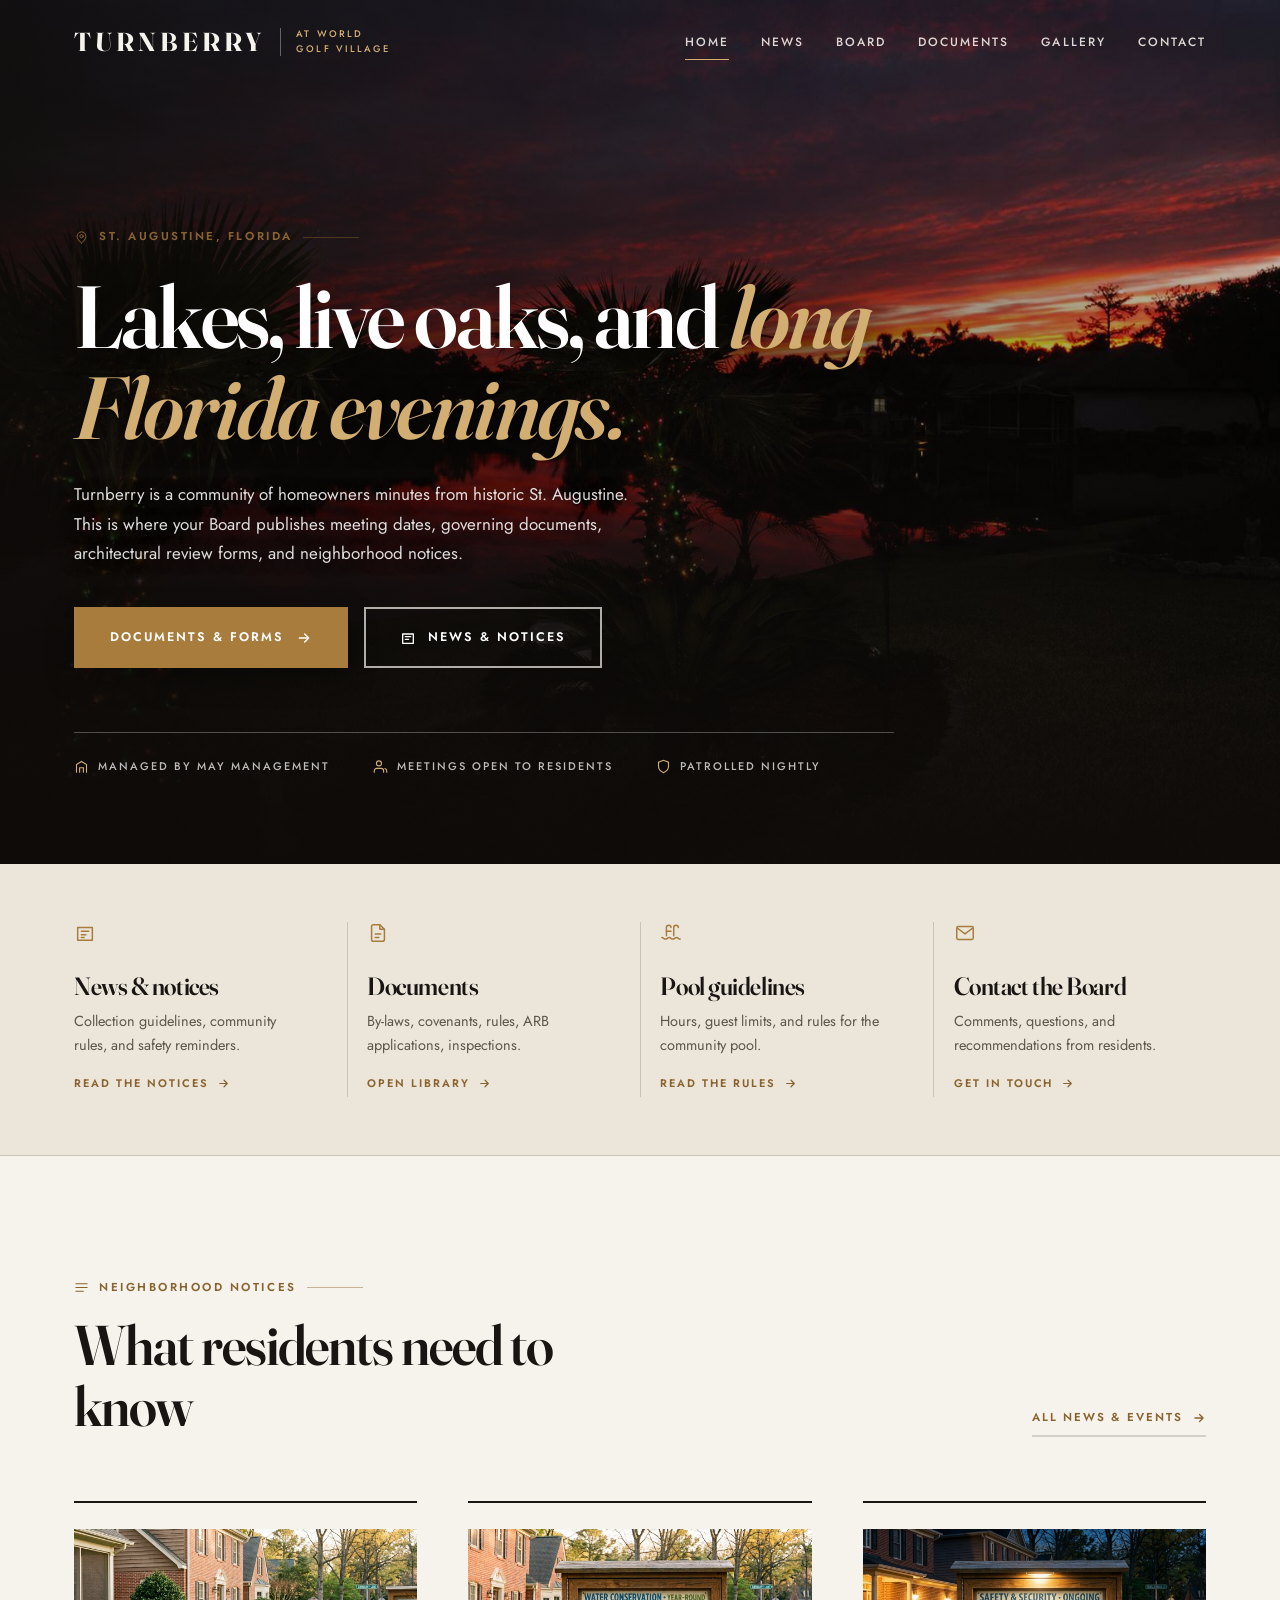
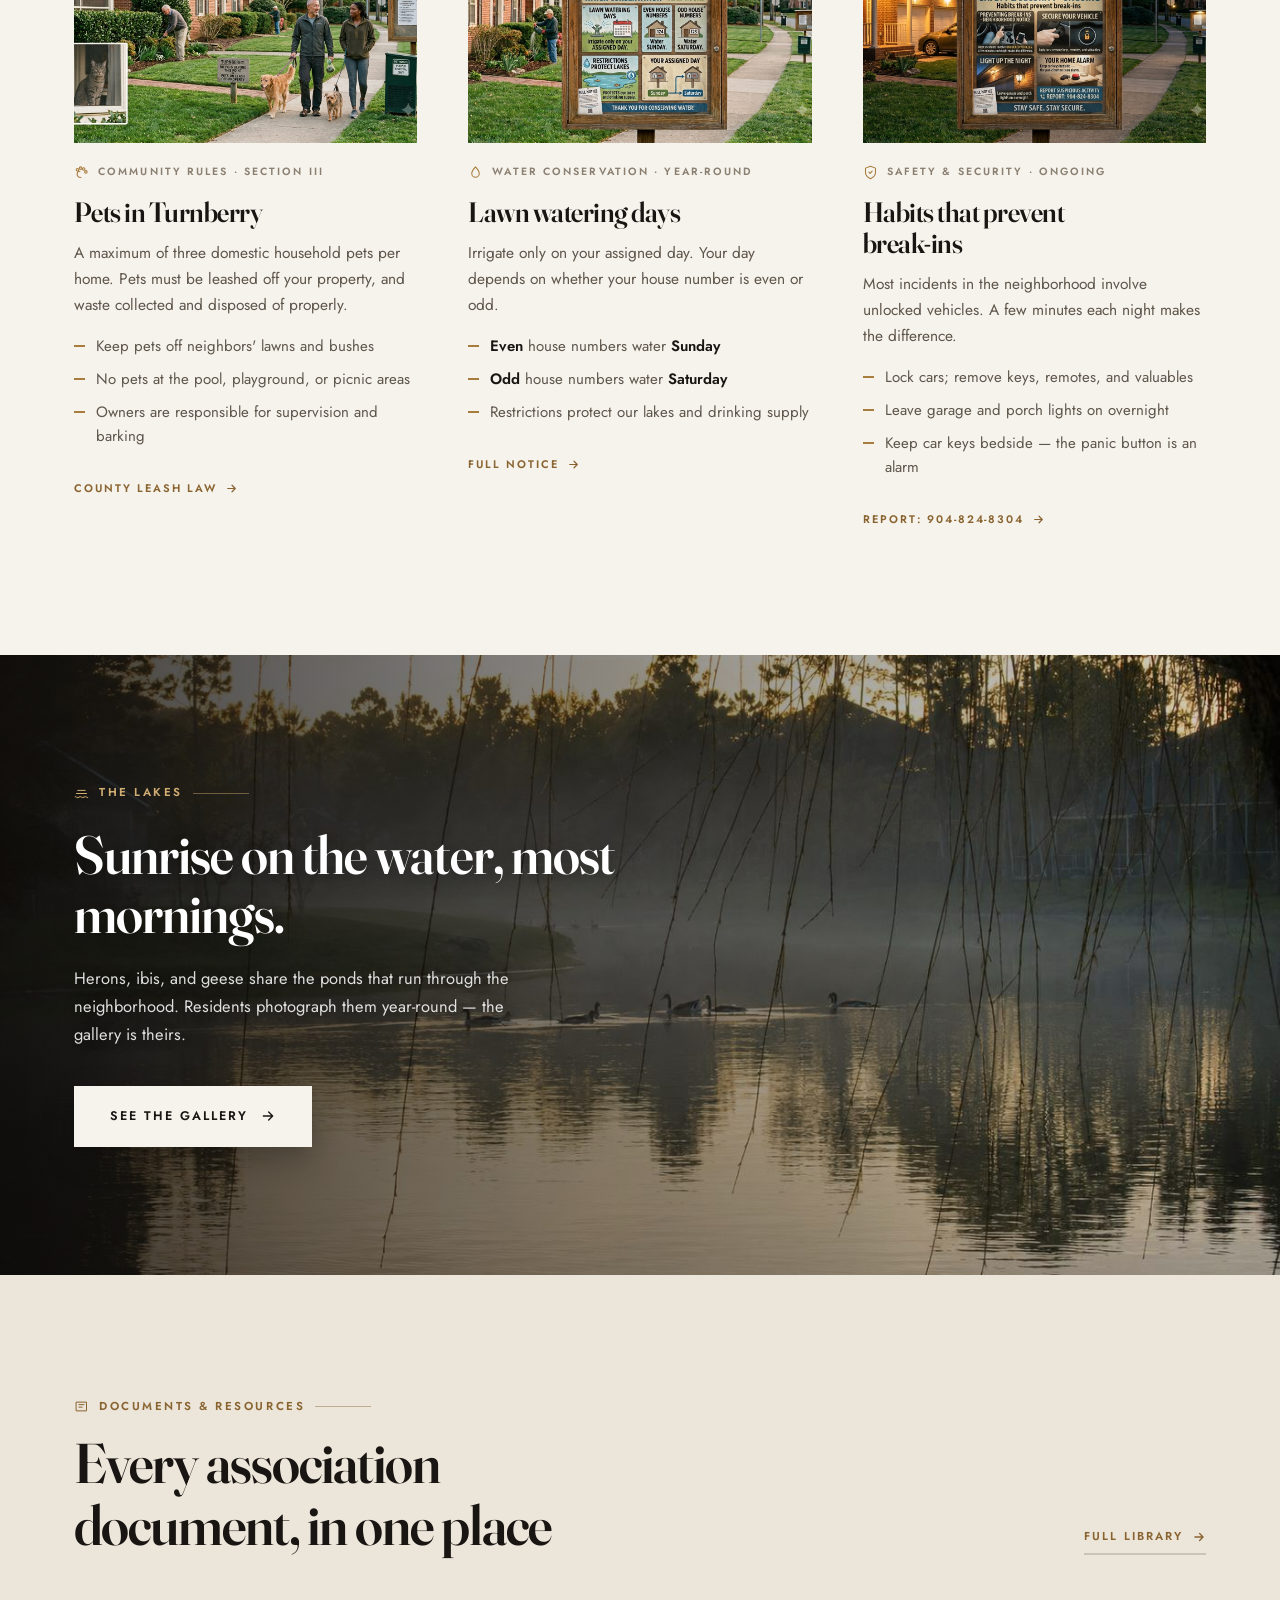
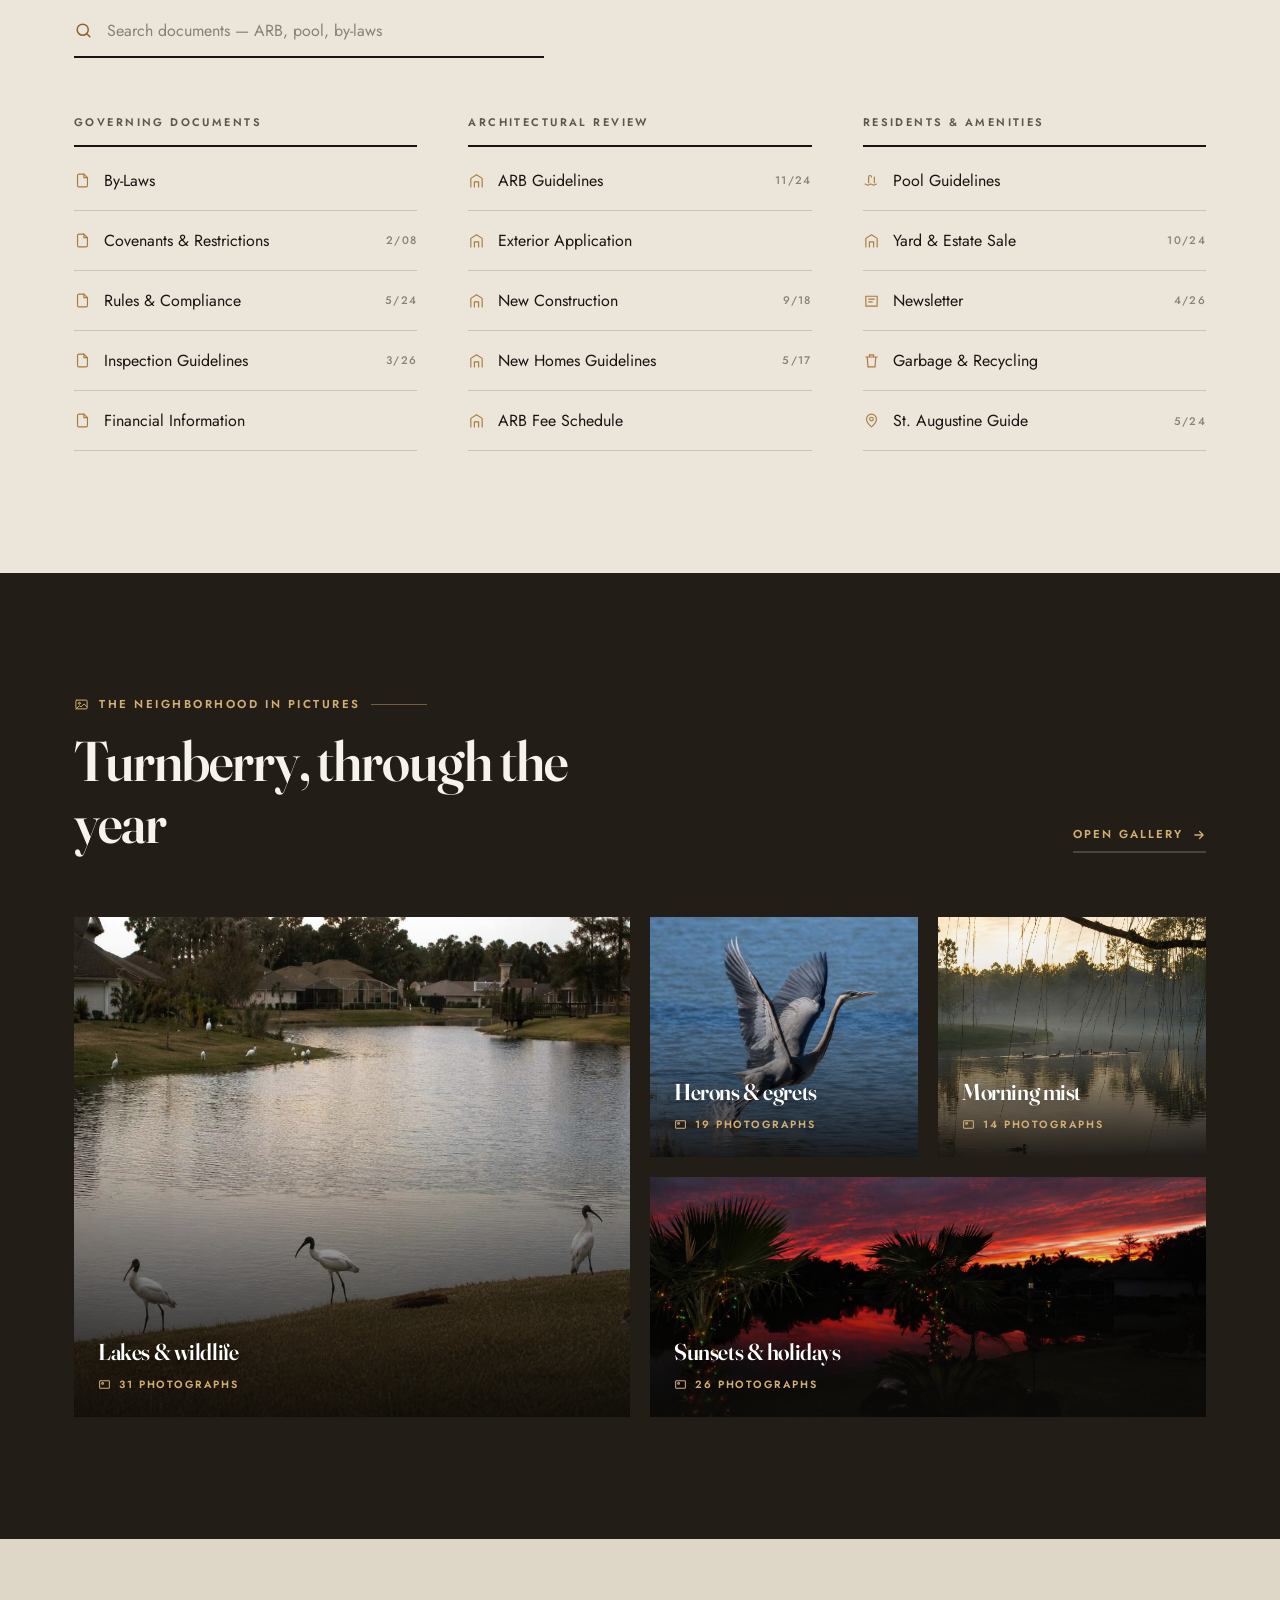
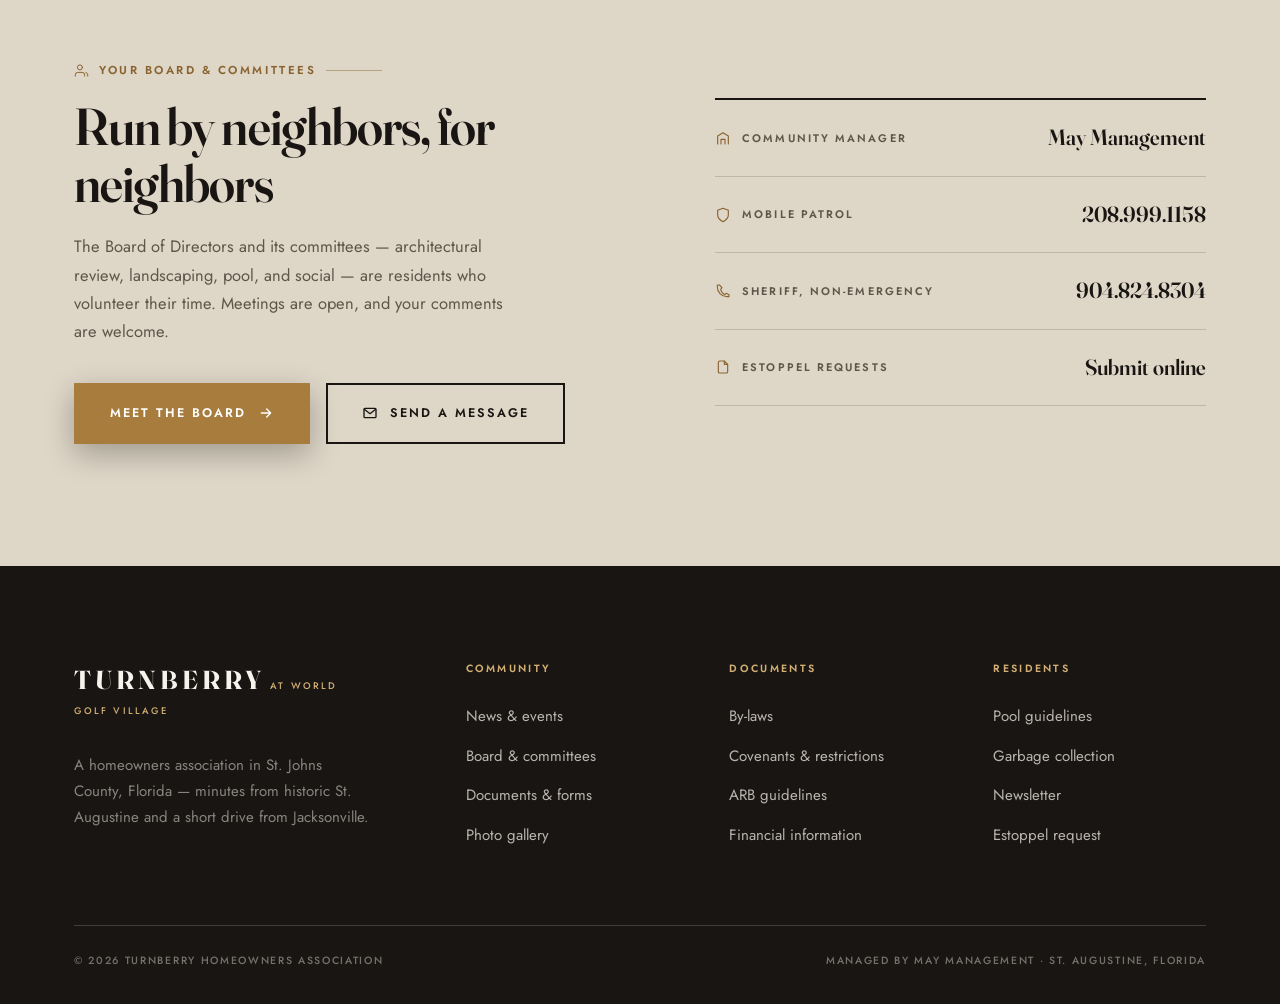
==== index.html @ 4352405d "first upload" ====
<!DOCTYPE html>
<html lang="en">

<head>
  <meta charset="UTF-8">
  <meta name="viewport" content="width=device-width, initial-scale=1.0">
  <title>Turnberry at World Golf Village — Homeowners Association</title>
  <link rel="preconnect" href="https://fonts.googleapis.com">
  <link rel="preconnect" href="https://fonts.gstatic.com" crossorigin>
  <link
    href="https://fonts.googleapis.com/css2?family=Fraunces:opsz,wght@9..144,500;9..144,600;9..144,700&family=Jost:wght@400;500;600&display=swap"
    rel="stylesheet">
  <link rel="stylesheet" href="assets/css/site.css">
</head>

<body>

  <!-- ============ header ============ -->
  <header class="head" id="head">
    <div class="wrap">
      <a class="brand" href="#top">
        <span class="word">Turnberry</span>
        <span class="bar" aria-hidden="true"></span>
        <span class="sub">At World<br>Golf Village</span>
      </a>
      <nav class="nav" id="nav" aria-label="Main">
        <a href="#top" class="on">Home</a>
        <a href="news-events.html">News</a>
        <a href="board-committees.html">Board</a>
        <a href="index.html#documents">Documents</a>
        <a href="index.html#gallery">Gallery</a>
        <a href="contact-us.html">Contact</a>
      </nav>
      <button class="burger" id="burger" aria-expanded="false" aria-controls="nav">Menu</button>
    </div>
  </header>

  <!-- ============ hero ============ -->
  <section class="hero" id="top">
    <div class="wrap">
      <div class="hero-inner rise">
        <span class="label">
          <svg class="ic" style="width:15px;height:15px" viewBox="0 0 24 24">
            <path d="M12 21s7-5.6 7-11a7 7 0 1 0-14 0c0 5.4 7 11 7 11z" />
            <circle cx="12" cy="10" r="2.6" />
          </svg>
          St. Augustine, Florida
        </span>
        <h1>Lakes, live oaks, and <em>long Florida evenings.</em></h1>
        <p class="lede">Turnberry is a community of homeowners minutes from historic St. Augustine. This is where your
          Board publishes meeting dates, governing documents, architectural review forms, and neighborhood notices.</p>
        <div class="cta-row">
          <a class="btn btn--fill" href="#documents">
            Documents &amp; forms
            <svg viewBox="0 0 24 24">
              <path d="M5 12h14M13 6l6 6-6 6" />
            </svg>
          </a>
          <a class="btn btn--line" href="news-events.html">
            <svg viewBox="0 0 24 24">
              <path d="M4 6h16v14H4z" />
              <path d="M8 10h8M8 14h5" />
            </svg>
            News &amp; notices
          </a>
        </div>
        <div class="hero-facts">
          <span><svg viewBox="0 0 24 24">
              <path d="M4 21V9l8-5 8 5v12" />
              <path d="M9 21v-7h6v7" />
            </svg>Managed by May Management</span>
          <span><svg viewBox="0 0 24 24">
              <path d="M17 21v-2a4 4 0 0 0-4-4H6a4 4 0 0 0-4 4v2" />
              <circle cx="9.5" cy="7" r="4" />
              <path d="M22 21v-2a4 4 0 0 0-3-3.8" />
            </svg>Meetings open to residents</span>
          <span><svg viewBox="0 0 24 24">
              <path d="M12 22s8-4 8-10V5l-8-3-8 3v7c0 6 8 10 8 10z" />
            </svg>Patrolled nightly</span>
        </div>
      </div>
    </div>
  </section>

  <!-- ============ quick access ============ -->
  <section class="quick">
    <div class="wrap">
      <a class="qitem rise" href="news-events.html">
        <svg class="ic" viewBox="0 0 24 24">
          <path d="M4 6h16v14H4z" />
          <path d="M8 10h8M8 14h5M8 17h3" />
        </svg>
        <h3>News &amp; notices</h3>
        <p>Collection guidelines, community rules, and safety reminders.</p>
        <span class="go">Read the notices <svg viewBox="0 0 24 24">
            <path d="M5 12h14M13 6l6 6-6 6" />
          </svg></span>
      </a>
      <a class="qitem rise" href="#documents">
        <svg class="ic" viewBox="0 0 24 24">
          <path d="M14 3H7a2 2 0 0 0-2 2v14a2 2 0 0 0 2 2h10a2 2 0 0 0 2-2V8z" />
          <path d="M14 3v5h5M9 13h6M9 17h4" />
        </svg>
        <h3>Documents</h3>
        <p>By-laws, covenants, rules, ARB applications, inspections.</p>
        <span class="go">Open library <svg viewBox="0 0 24 24">
            <path d="M5 12h14M13 6l6 6-6 6" />
          </svg></span>
      </a>
      <a class="qitem rise" href="pool-guidelines.html">
        <svg class="ic" viewBox="0 0 24 24">
          <path d="M2 17c2 0 2 1.6 4 1.6S8 17 10 17s2 1.6 4 1.6S16 17 18 17s2 1.6 4 1.6" />
          <path d="M7 15V6a2.5 2.5 0 0 1 5 0M15 15V6a2.5 2.5 0 0 1 5 0" />
          <path d="M7 10h5" />
        </svg>
        <h3>Pool guidelines</h3>
        <p>Hours, guest limits, and rules for the community pool.</p>
        <span class="go">Read the rules <svg viewBox="0 0 24 24">
            <path d="M5 12h14M13 6l6 6-6 6" />
          </svg></span>
      </a>
      <a class="qitem rise" href="#contact">
        <svg class="ic" viewBox="0 0 24 24">
          <rect x="3" y="5" width="18" height="14" rx="1.5" />
          <path d="M3.5 6.5 12 13l8.5-6.5" />
        </svg>
        <h3>Contact the Board</h3>
        <p>Comments, questions, and recommendations from residents.</p>
        <span class="go">Get in touch <svg viewBox="0 0 24 24">
            <path d="M5 12h14M13 6l6 6-6 6" />
          </svg></span>
      </a>
    </div>
  </section>

  <!-- ============ notices ============ -->
  <section class="section" id="notices">
    <div class="wrap">
      <div class="sec-head rise">
        <div>
          <span class="label">
            <svg class="ic" style="width:15px;height:15px" viewBox="0 0 24 24">
              <path d="M3 6h18M3 12h18M3 18h12" />
            </svg>
            Neighborhood notices
          </span>
          <h2>What residents need to know</h2>
        </div>
        <a class="more-link" href="news-events.html">All news &amp; events <svg viewBox="0 0 24 24">
            <path d="M5 12h14M13 6l6 6-6 6" />
          </svg></a>
      </div>

      <div class="notice-grid">
        <article class="notice rise">
          <div class="shot" style="background-image:url('assets/img/pets-in-turnberry.png')" role="img"
            aria-label="A family dog on a leash walking on a path in Turnberry"></div>
          <span class="cat">
            <svg viewBox="0 0 24 24">
              <path d="M11 20c-3.6 0-6-2.3-6-5.4 0-2.6 2-4.6 4.4-4.6" />
              <circle cx="5.5" cy="7.5" r="2" />
              <circle cx="10.5" cy="5" r="2" />
              <circle cx="15.5" cy="6.5" r="2" />
              <circle cx="19" cy="11" r="2" />
            </svg>
            Community rules · Section III
          </span>
          <h3>Pets in Turnberry</h3>
          <p>A maximum of three domestic household pets per home. Pets must be leashed off your property, and waste
            collected and disposed of properly.</p>
          <ul>
            <li>Keep pets off neighbors' lawns and bushes</li>
            <li>No pets at the pool, playground, or picnic areas</li>
            <li>Owners are responsible for supervision and barking</li>
          </ul>
          <a class="more" href="assets/pdf/SJC%20Animal%20Control.pdf">County leash law <svg viewBox="0 0 24 24">
              <path d="M5 12h14M13 6l6 6-6 6" />
            </svg></a>
        </article>

        <article class="notice rise">
          <div class="shot" style="background-image:url('assets/img/lawn-watering.png')" role="img"
            aria-label="A lawn sprinkler watering green grass at sunrise"></div>
          <span class="cat">
            <svg viewBox="0 0 24 24">
              <path d="M12 3s6 6.6 6 10.5A6 6 0 0 1 6 13.5C6 9.6 12 3 12 3z" />
            </svg>
            Water conservation · Year-round
          </span>
          <h3>Lawn watering days</h3>
          <p>Irrigate only on your assigned day. Your day depends on whether your house number is even or odd.</p>
          <ul>
            <li><strong>Even</strong> house numbers water <strong>Sunday</strong></li>
            <li><strong>Odd</strong> house numbers water <strong>Saturday</strong></li>
            <li>Restrictions protect our lakes and drinking supply</li>
          </ul>
          <a class="more" href="news-events.html">Full notice <svg viewBox="0 0 24 24">
              <path d="M5 12h14M13 6l6 6-6 6" />
            </svg></a>
        </article>

        <article class="notice rise">
          <div class="shot" style="background-image:url('assets/img/habits-for-prevent-breakins.png')" role="img"
            aria-label="A secure car locked parked in a driveway at night"></div>
          <span class="cat">
            <svg viewBox="0 0 24 24">
              <path d="M12 22s8-4 8-10V5l-8-3-8 3v7c0 6 8 10 8 10z" />
              <path d="M9.5 11.5l1.8 1.8 3.4-3.6" />
            </svg>
            Safety &amp; security · Ongoing
          </span>
          <h3>Habits that prevent break-ins</h3>
          <p>Most incidents in the neighborhood involve unlocked vehicles. A few minutes each night makes the
            difference.</p>
          <ul>
            <li>Lock cars; remove keys, remotes, and valuables</li>
            <li>Leave garage and porch lights on overnight</li>
            <li>Keep car keys bedside — the panic button is an alarm</li>
          </ul>
          <a class="more" href="tel:9048248304">Report: 904-824-8304 <svg viewBox="0 0 24 24">
              <path d="M5 12h14M13 6l6 6-6 6" />
            </svg></a>
        </article>
      </div>
    </div>
  </section>

  <!-- ============ photo interstitial ============ -->
  <section class="plate plate--mist on-dark">
    <div class="wrap">
      <div class="plate-in rise">
        <span class="label">
          <svg class="ic" style="width:15px;height:15px" viewBox="0 0 24 24">
            <path d="M2 17c2 0 2 1.6 4 1.6S8 17 10 17s2 1.6 4 1.6S16 17 18 17s2 1.6 4 1.6" />
            <path d="M4 12h16M6 7h12" />
          </svg>
          The lakes
        </span>
        <h2>Sunrise on the water, most mornings.</h2>
        <p>Herons, ibis, and geese share the ponds that run through the neighborhood. Residents photograph them
          year-round — the gallery is theirs.</p>
        <div class="cta-row">
          <a class="btn btn--light" href="#gallery">
            See the gallery
            <svg viewBox="0 0 24 24">
              <path d="M5 12h14M13 6l6 6-6 6" />
            </svg>
          </a>
        </div>
      </div>
    </div>
  </section>

  <!-- ============ documents ============ -->
  <section class="section docs" id="documents">
    <div class="wrap">
      <div class="sec-head rise">
        <div>
          <span class="label">
            <svg class="ic" style="width:15px;height:15px" viewBox="0 0 24 24">
              <path d="M4 5h16v14H4z" />
              <path d="M8 9h8M8 13h5" />
            </svg>
            Documents &amp; resources
          </span>
          <h2>Every association document, in one place</h2>
        </div>
        <a class="more-link" href="#documents">Full library <svg viewBox="0 0 24 24">
            <path d="M5 12h14M13 6l6 6-6 6" />
          </svg></a>
      </div>

      <div class="search rise">
        <svg viewBox="0 0 24 24" aria-hidden="true">
          <circle cx="11" cy="11" r="7" />
          <path d="M20 20l-3.8-3.8" />
        </svg>
        <input type="search" placeholder="Search documents — ARB, pool, by-laws" aria-label="Search documents">
      </div>

      <div class="doc-cols">
        <div class="doc-col rise">
          <h3>Governing documents</h3>
          <a href="assets/pdf/TBY%20By-laws.pdf"><svg viewBox="0 0 24 24">
              <path d="M14 3H7a2 2 0 0 0-2 2v14a2 2 0 0 0 2 2h10a2 2 0 0 0 2-2V8z" />
              <path d="M14 3v5h5" />
            </svg>By-Laws</a>
          <a href="c-rs.html"><svg viewBox="0 0 24 24">
              <path d="M14 3H7a2 2 0 0 0-2 2v14a2 2 0 0 0 2 2h10a2 2 0 0 0 2-2V8z" />
              <path d="M14 3v5h5" />
            </svg>Covenants &amp; Restrictions<span class="rev">2/08</span></a>
          <a href="assets/pdf/Rules%20and%20Regulations%20&%20Compliance%20Policy%205-2024.pdf"><svg
              viewBox="0 0 24 24">
              <path d="M14 3H7a2 2 0 0 0-2 2v14a2 2 0 0 0 2 2h10a2 2 0 0 0 2-2V8z" />
              <path d="M14 3v5h5" />
            </svg>Rules &amp; Compliance<span class="rev">5/24</span></a>
          <a href="assets/pdf/Inspection%20Guidelines%203-26.pdf"><svg viewBox="0 0 24 24">
              <path d="M14 3H7a2 2 0 0 0-2 2v14a2 2 0 0 0 2 2h10a2 2 0 0 0 2-2V8z" />
              <path d="M14 3v5h5" />
            </svg>Inspection Guidelines<span class="rev">3/26</span></a>
          <a href="financial-information.html"><svg viewBox="0 0 24 24">
              <path d="M14 3H7a2 2 0 0 0-2 2v14a2 2 0 0 0 2 2h10a2 2 0 0 0 2-2V8z" />
              <path d="M14 3v5h5" />
            </svg>Financial Information</a>
        </div>

        <div class="doc-col rise">
          <h3>Architectural review</h3>
          <a href="assets/pdf/ARB%20GUIDELINES%2011-2024.pdf"><svg viewBox="0 0 24 24">
              <path d="M4 21V9l8-5 8 5v12" />
              <path d="M9 21v-7h6v7" />
            </svg>ARB Guidelines<span class="rev">11/24</span></a>
          <a href="assets/pdf/TBY%20ARB%20Application-Exterior.pdf"><svg viewBox="0 0 24 24">
              <path d="M4 21V9l8-5 8 5v12" />
              <path d="M9 21v-7h6v7" />
            </svg>Exterior Application</a>
          <a href="assets/pdf/ARB%20New%20Construction%20application%209-2018.pdf"><svg viewBox="0 0 24 24">
              <path d="M4 21V9l8-5 8 5v12" />
              <path d="M9 21v-7h6v7" />
            </svg>New Construction<span class="rev">9/18</span></a>
          <a href="assets/pdf/ARB%20New%20Homes%20Guidelines%2005-2017.pdf"><svg viewBox="0 0 24 24">
              <path d="M4 21V9l8-5 8 5v12" />
              <path d="M9 21v-7h6v7" />
            </svg>New Homes Guidelines<span class="rev">5/17</span></a>
          <a href="assets/pdf/ARB%20fees.pdf"><svg viewBox="0 0 24 24">
              <path d="M4 21V9l8-5 8 5v12" />
              <path d="M9 21v-7h6v7" />
            </svg>ARB Fee Schedule</a>
        </div>

        <div class="doc-col rise">
          <h3>Residents &amp; amenities</h3>
          <a href="pool-guidelines.html"><svg viewBox="0 0 24 24">
              <path d="M3 17c2 0 2 1.6 4 1.6S9 17 11 17s2 1.6 4 1.6S17 17 19 17" />
              <path d="M8 15V7a2 2 0 0 1 4 0M16 15V7" />
            </svg>Pool Guidelines</a>
          <a href="assets/pdf/Yard-Garage-Estate%20Sale%20Application%2010-2024.pdf"><svg viewBox="0 0 24 24">
              <path d="M4 21V9l8-5 8 5v12" />
              <path d="M9 21v-7h6v7" />
            </svg>Yard &amp; Estate Sale<span class="rev">10/24</span></a>
          <a href="assets/pdf/Turnberry%20Newsletter%20042026.pdf"><svg viewBox="0 0 24 24">
              <path d="M4 6h16v14H4z" />
              <path d="M8 10h8M8 14h5" />
            </svg>Newsletter<span class="rev">4/26</span></a>
          <a href="https://www.sjcfl.us/garbage-collection/"><svg viewBox="0 0 24 24">
              <path d="M4 7h16M9 7V4h6v3M6 7l1 14h10l1-14" />
            </svg>Garbage &amp; Recycling</a>
          <a href="assets/pdf/stauginfo5-24.pdf"><svg viewBox="0 0 24 24">
              <path d="M12 21s7-5.6 7-11a7 7 0 1 0-14 0c0 5.4 7 11 7 11z" />
              <circle cx="12" cy="10" r="2.6" />
            </svg>St. Augustine Guide<span class="rev">5/24</span></a>
        </div>
      </div>
    </div>
  </section>

  <!-- ============ gallery ============ -->
  <section class="section gallery on-dark" id="gallery">
    <div class="wrap">
      <div class="sec-head rise">
        <div>
          <span class="label">
            <svg class="ic" style="width:15px;height:15px" viewBox="0 0 24 24">
              <rect x="3" y="5" width="18" height="14" rx="1.5" />
              <circle cx="8.5" cy="10" r="1.6" />
              <path d="M21 16l-5-5-5 5-2-2-6 5" />
            </svg>
            The neighborhood in pictures
          </span>
          <h2>Turnberry, through the year</h2>
        </div>
        <a class="more-link" href="gallery.html">Open gallery <svg viewBox="0 0 24 24">
            <path d="M5 12h14M13 6l6 6-6 6" />
          </svg></a>
      </div>

      <div class="gal-grid">
        <a class="gal gal--a rise" href="#gallery">
          <span class="gal-txt">
            <h3>Lakes &amp; wildlife</h3>
            <span class="count"><svg viewBox="0 0 24 24">
                <rect x="3" y="5" width="18" height="14" rx="1.5" />
                <circle cx="8.5" cy="10" r="1.6" />
              </svg>31 photographs</span>
          </span>
        </a>
        <a class="gal gal--b rise" href="#gallery">
          <span class="gal-txt">
            <h3>Herons &amp; egrets</h3>
            <span class="count"><svg viewBox="0 0 24 24">
                <rect x="3" y="5" width="18" height="14" rx="1.5" />
                <circle cx="8.5" cy="10" r="1.6" />
              </svg>19 photographs</span>
          </span>
        </a>
        <a class="gal gal--c rise" href="#gallery">
          <span class="gal-txt">
            <h3>Morning mist</h3>
            <span class="count"><svg viewBox="0 0 24 24">
                <rect x="3" y="5" width="18" height="14" rx="1.5" />
                <circle cx="8.5" cy="10" r="1.6" />
              </svg>14 photographs</span>
          </span>
        </a>
        <a class="gal gal--d rise" href="#gallery">
          <span class="gal-txt">
            <h3>Sunsets &amp; holidays</h3>
            <span class="count"><svg viewBox="0 0 24 24">
                <rect x="3" y="5" width="18" height="14" rx="1.5" />
                <circle cx="8.5" cy="10" r="1.6" />
              </svg>26 photographs</span>
          </span>
        </a>
      </div>
    </div>
  </section>

  <!-- ============ board + contact ============ -->
  <section class="section band" id="reach">
    <div class="wrap">
      <div class="band-grid">
        <div class="rise">
          <span class="label">
            <svg class="ic" style="width:15px;height:15px" viewBox="0 0 24 24">
              <path d="M17 21v-2a4 4 0 0 0-4-4H6a4 4 0 0 0-4 4v2" />
              <circle cx="9.5" cy="7" r="4" />
              <path d="M22 21v-2a4 4 0 0 0-3-3.8" />
            </svg>
            Your Board &amp; committees
          </span>
          <h2>Run by neighbors, for neighbors</h2>
          <p>The Board of Directors and its committees — architectural review, landscaping, pool, and social — are
            residents who volunteer their time. Meetings are open, and your comments are welcome.</p>
          <div class="cta-row">
            <a class="btn btn--fill" href="board-committees.html">
              Meet the Board
              <svg viewBox="0 0 24 24">
                <path d="M5 12h14M13 6l6 6-6 6" />
              </svg>
            </a>
            <a class="btn btn--dark" href="contact-us.html">
              <svg viewBox="0 0 24 24">
                <rect x="3" y="5" width="18" height="14" rx="1.5" />
                <path d="M3.5 6.5 12 13l8.5-6.5" />
              </svg>
              Send a message
            </a>
          </div>
        </div>

        <div class="contact-list rise" id="contact">
          <div>
            <span class="k"><svg viewBox="0 0 24 24">
                <path d="M4 21V9l8-5 8 5v12" />
                <path d="M9 21v-7h6v7" />
              </svg>Community manager</span>
            <a class="v" href="http://maymgt.com">May Management</a>
          </div>
          <div>
            <span class="k"><svg viewBox="0 0 24 24">
                <path d="M12 22s8-4 8-10V5l-8-3-8 3v7c0 6 8 10 8 10z" />
              </svg>Mobile patrol</span>
            <a class="v" href="tel:2089991158">208.999.1158</a>
          </div>
          <div>
            <span class="k"><svg viewBox="0 0 24 24">
                <path d="M6.5 3h-3v3a14.5 14.5 0 0 0 14.5 14.5h3v-3l-4-2-2.4 2A11.5 11.5 0 0 1 8.5 9.4l2-2.4z" />
              </svg>Sheriff, non-emergency</span>
            <a class="v" href="tel:9048248304">904.824.8304</a>
          </div>
          <div>
            <span class="k"><svg viewBox="0 0 24 24">
                <path d="M14 3H7a2 2 0 0 0-2 2v14a2 2 0 0 0 2 2h10a2 2 0 0 0 2-2V8z" />
                <path d="M14 3v5h5" />
              </svg>Estoppel requests</span>
            <a class="v" href="https://secure.maymgt.com/forms/estoppel">Submit online</a>
          </div>
        </div>
      </div>
    </div>
  </section>

  <!-- ============ footer ============ -->
  <footer class="foot">
    <div class="wrap">
      <div class="foot-grid">
        <div>
          <a class="brand" href="#top">
            <span class="word">Turnberry</span>
            <span class="bar" aria-hidden="true"></span>
            <span class="sub">At World<br>Golf Village</span>
          </a>
          <p class="blurb">A homeowners association in St. Johns County, Florida — minutes from historic St. Augustine
            and a short drive from Jacksonville.</p>
        </div>
        <div>
          <h4>Community</h4>
          <a href="news-events.html">News &amp; events</a>
          <a href="board-committees.html">Board &amp; committees</a>
          <a href="index.html#documents">Documents &amp; forms</a>
          <a href="#gallery">Photo gallery</a>
        </div>
        <div>
          <h4>Documents</h4>
          <a href="assets/pdf/TBY%20By-laws.pdf">By-laws</a>
          <a href="c-rs.html">Covenants &amp; restrictions</a>
          <a href="assets/pdf/ARB%20GUIDELINES%2011-2024.pdf">ARB guidelines</a>
          <a href="financial-information.html">Financial information</a>
        </div>
        <div>
          <h4>Residents</h4>
          <a href="pool-guidelines.html">Pool guidelines</a>
          <a href="https://www.recyclestjohns.com">Garbage collection</a>
          <a href="assets/pdf/Turnberry%20Newsletter%20042026.pdf">Newsletter</a>
          <a href="https://secure.maymgt.com/forms/estoppel">Estoppel request</a>
        </div>
      </div>
      <div class="foot-base">
        <span>© 2026 Turnberry Homeowners Association</span>
        <span>Managed by May Management · St. Augustine, Florida</span>
      </div>
    </div>
  </footer>

  <script src="assets/js/site.js"></script>
</body>

</html>
---- assets/css/site.css ----
/* Turnberry HOA — shared stylesheet
   Used by every page in this site. Page-specific rules go at the bottom. */

:root{
  --ink:#191512;
  --ink-2:#231D18;
  --stone:#F6F3ED;
  --stone-2:#EBE5DA;
  --stone-3:#DED6C7;
  --bronze:#A87C3C;
  --bronze-dk:#8A6430;
  --bronze-lt:#D2AE73;
  --txt:#2E2822;
  --muted:#5F564B;
  --muted-lt:#8B8072;
  --line:rgba(25,21,18,.16);
  --line-dk:rgba(246,243,237,.18);

  --display:'Fraunces',Georgia,'Times New Roman',serif;
  --sans:'Jost',-apple-system,BlinkMacSystemFont,'Segoe UI',sans-serif;

  --wrap:1260px;
  --pad:clamp(22px,5.5vw,64px);
  --gap-sec:clamp(76px,9.5vw,132px);
}

*{box-sizing:border-box;margin:0;padding:0}
html{scroll-behavior:smooth}
body{
  background:var(--stone);color:var(--txt);
  font-family:var(--sans);font-size:17px;font-weight:400;line-height:1.7;
  -webkit-font-smoothing:antialiased;overflow-x:hidden;
}
img{max-width:100%;display:block}
a{color:inherit}
button,input{font-family:inherit}
:focus-visible{outline:2px solid var(--bronze);outline-offset:3px}

.wrap{max-width:var(--wrap);margin:0 auto;padding-inline:var(--pad);width:100%}

h1,h2,h3{
  font-family:var(--display);
  font-variation-settings:'SOFT' 0,'WONK' 0,'opsz' 144;
  font-weight:600;line-height:1.1;letter-spacing:-.018em;color:var(--ink);
}
.on-dark h1,.on-dark h2,.on-dark h3{color:var(--stone)}

.label{
  display:flex;align-items:center;gap:10px;
  font-size:11.5px;font-weight:600;letter-spacing:.22em;text-transform:uppercase;
  color:var(--bronze-dk);
}
.label svg{width:15px;height:15px;flex:none}
.on-dark .label{color:var(--bronze-lt)}
.label::after{content:'';height:1px;flex:1;max-width:56px;background:currentColor;opacity:.45}

.ic{width:22px;height:22px;stroke:currentColor;fill:none;stroke-width:1.6;stroke-linecap:round;stroke-linejoin:round}

/* ================= header ================= */
.head{
  position:fixed;inset:0 0 auto 0;z-index:80;
  transition:background .35s,border-color .35s;border-bottom:1px solid transparent;
}
.head.solid{background:rgba(25,21,18,.95);backdrop-filter:blur(14px);border-bottom-color:var(--line-dk)}
.head .wrap{display:flex;align-items:center;gap:24px;min-height:84px}

.brand{display:flex;align-items:center;gap:15px;text-decoration:none;margin-right:auto;color:var(--stone)}
.brand .word{
  font-family:var(--display);font-variation-settings:'SOFT' 0,'WONK' 0,'opsz' 144;
  font-size:26px;font-weight:700;letter-spacing:.155em;text-transform:uppercase;line-height:1;
}
.brand .bar{width:1px;height:28px;background:rgba(246,243,237,.35);flex:none}
.brand .sub{
  font-size:9.5px;font-weight:500;letter-spacing:.22em;text-transform:uppercase;
  color:var(--bronze-lt);line-height:1.55;
}

.nav{display:flex;align-items:center;gap:32px}
.nav a{
  text-decoration:none;font-size:12px;font-weight:500;letter-spacing:.17em;
  text-transform:uppercase;color:rgba(246,243,237,.88);padding-block:8px;position:relative;
}
.nav a::after{
  content:'';position:absolute;left:0;right:0;bottom:0;height:1.5px;background:var(--bronze-lt);
  transform:scaleX(0);transform-origin:left;transition:transform .3s;
}
.nav a:hover{color:#fff}
.nav a:hover::after,.nav a.on::after{transform:scaleX(1)}

.burger{
  display:none;background:none;border:1px solid rgba(246,243,237,.35);color:var(--stone);
  padding:11px 16px;cursor:pointer;font-size:11px;font-weight:500;letter-spacing:.18em;text-transform:uppercase;
}

/* ================= buttons ================= */
.btn{
  display:inline-flex;align-items:center;gap:12px;
  padding:18px 34px;text-decoration:none;border:2px solid transparent;
  font-size:12.5px;font-weight:600;letter-spacing:.16em;text-transform:uppercase;
  transition:background .28s,color .28s,border-color .28s,box-shadow .28s;
}
.btn svg{width:16px;height:16px;stroke:currentColor;fill:none;stroke-width:2;stroke-linecap:round;stroke-linejoin:round;flex:none}
.btn--fill{background:var(--bronze);color:#fff;border-color:var(--bronze);box-shadow:0 10px 30px rgba(0,0,0,.28)}
.btn--fill:hover{background:var(--bronze-dk);border-color:var(--bronze-dk)}
.btn--light{background:var(--stone);color:var(--ink);border-color:var(--stone);box-shadow:0 10px 30px rgba(0,0,0,.28)}
.btn--light:hover{background:#fff;border-color:#fff}
.btn--line{border-color:rgba(246,243,237,.7);color:#fff}
.btn--line:hover{background:var(--stone);color:var(--ink);border-color:var(--stone)}
.btn--dark{border-color:var(--ink);color:var(--ink)}
.btn--dark:hover{background:var(--ink);color:var(--stone)}
.cta-row{display:flex;gap:16px;flex-wrap:wrap;margin-top:38px}

/* ================= hero ================= */
.hero{
  position:relative;min-height:min(96vh,900px);display:flex;align-items:flex-end;
  background:var(--ink) url('../img/hero-lake-sunset.jpg') center 42%/cover no-repeat;color:var(--stone);
}
.hero::before{
  content:'';position:absolute;inset:0;
  background:
    linear-gradient(to right,rgba(14,11,9,.86) 0%,rgba(14,11,9,.55) 52%,rgba(14,11,9,.25) 100%),
    linear-gradient(to top,rgba(14,11,9,.95) 3%,rgba(14,11,9,0) 55%);
}
.hero .wrap{position:relative;padding-block:150px clamp(58px,7vw,88px)}
.hero-inner{max-width:820px}
.hero h1{
  font-size:clamp(44px,7.2vw,88px);line-height:1.04;letter-spacing:-.028em;
  margin:24px 0 0;color:#fff;text-shadow:0 2px 26px rgba(0,0,0,.5);
}
.hero h1 em{font-style:italic;color:var(--bronze-lt);font-weight:600}
.hero .lede{
  margin-top:26px;max-width:560px;color:rgba(255,255,255,.86);font-size:17px;line-height:1.75;
  text-shadow:0 1px 16px rgba(0,0,0,.5);
}
.hero-facts{
  display:flex;gap:clamp(18px,3.4vw,44px);flex-wrap:wrap;
  margin-top:clamp(42px,5.5vw,64px);padding-top:24px;border-top:1px solid rgba(255,255,255,.28);
  font-size:11px;font-weight:500;letter-spacing:.18em;text-transform:uppercase;color:rgba(255,255,255,.72);
}
.hero-facts span{display:flex;align-items:center;gap:9px}
.hero-facts svg{width:15px;height:15px;stroke:var(--bronze-lt);fill:none;stroke-width:1.8;stroke-linecap:round}

/* ================= quick access ================= */
.quick{background:var(--stone-2);border-bottom:1px solid var(--line)}
.quick .wrap{display:grid;grid-template-columns:repeat(4,1fr);column-gap:clamp(22px,3.2vw,46px)}
.qitem{padding-block:clamp(44px,5vw,58px);text-decoration:none;display:block;position:relative}
.qitem + .qitem::before{
  content:'';position:absolute;top:clamp(44px,5vw,58px);bottom:clamp(44px,5vw,58px);
  left:calc(clamp(22px,3.2vw,46px) / -2);width:1px;background:var(--line);
}
.qitem .ic{color:var(--bronze);margin-bottom:20px;transition:color .25s}
.qitem h3{font-size:25px;margin-bottom:9px;transition:color .25s}
.qitem p{font-size:14.5px;line-height:1.6;color:var(--muted);max-width:26ch}
.qitem .go{
  display:inline-flex;align-items:center;gap:8px;margin-top:18px;
  font-size:11px;font-weight:600;letter-spacing:.18em;text-transform:uppercase;color:var(--bronze-dk);
  border-bottom:2px solid transparent;padding-bottom:3px;transition:border-color .25s;
}
.qitem .go svg{width:13px;height:13px;stroke:currentColor;fill:none;stroke-width:2.2;stroke-linecap:round;stroke-linejoin:round}
.qitem:hover h3{color:var(--bronze-dk)}
.qitem:hover .go{border-bottom-color:var(--bronze)}

/* ================= sections ================= */
.section{padding-block:var(--gap-sec)}
.sec-head{display:flex;align-items:flex-end;justify-content:space-between;gap:28px;flex-wrap:wrap;margin-bottom:clamp(44px,5vw,66px)}
.sec-head h2{font-size:clamp(34px,4.9vw,56px);margin-top:16px;max-width:15ch}
.more-link{
  display:inline-flex;align-items:center;gap:9px;
  font-size:11.5px;font-weight:600;letter-spacing:.18em;text-transform:uppercase;text-decoration:none;
  color:var(--bronze-dk);border-bottom:2px solid var(--line);padding-bottom:7px;
  transition:border-color .25s;white-space:nowrap;
}
.more-link svg{width:14px;height:14px;stroke:currentColor;fill:none;stroke-width:2.2;stroke-linecap:round;stroke-linejoin:round}
.more-link:hover{border-bottom-color:var(--bronze)}
.on-dark .more-link{color:var(--bronze-lt);border-bottom-color:var(--line-dk)}
.on-dark .more-link:hover{border-bottom-color:var(--bronze-lt)}

/* ================= notices ================= */
.notice-grid{display:grid;grid-template-columns:repeat(3,1fr);gap:clamp(28px,4vw,54px)}
.notice{border-top:2px solid var(--ink);padding-top:26px}
.notice .shot{
  aspect-ratio:16/10;
  background-size:cover;
  background-position:center;
  background-color:var(--stone-2);
  margin-bottom:20px;
}
.notice .cat{
  display:flex;align-items:center;gap:9px;
  font-size:10.5px;font-weight:600;letter-spacing:.2em;text-transform:uppercase;color:var(--muted-lt);
}
.notice .cat svg{width:15px;height:15px;stroke:var(--bronze);fill:none;stroke-width:1.7;stroke-linecap:round;stroke-linejoin:round}
.notice h3{font-size:28px;margin:16px 0 12px;max-width:16ch}
.notice p{font-size:15.5px;line-height:1.68;color:var(--muted)}
.notice ul{list-style:none;margin-top:16px}
.notice li{font-size:15px;color:var(--muted);padding-left:22px;position:relative;margin-bottom:9px;line-height:1.6}
.notice li::before{content:'';position:absolute;left:0;top:11px;width:11px;height:2px;background:var(--bronze)}
.notice strong{color:var(--ink);font-weight:600}
.notice .more{
  display:inline-flex;align-items:center;gap:8px;margin-top:22px;
  font-size:11px;font-weight:600;letter-spacing:.18em;text-transform:uppercase;text-decoration:none;
  color:var(--bronze-dk);border-bottom:2px solid transparent;padding-bottom:3px;transition:border-color .25s;
}
.notice .more svg{width:13px;height:13px;stroke:currentColor;fill:none;stroke-width:2.2;stroke-linecap:round;stroke-linejoin:round}
.notice .more:hover{border-bottom-color:var(--bronze)}

/* ================= photo interstitial ================= */
.plate{
  position:relative;min-height:min(72vh,620px);display:flex;align-items:center;
  background:var(--ink) center 55%/cover no-repeat;color:#fff;
}
.plate::before{
  content:'';position:absolute;inset:0;
  background:linear-gradient(to right,rgba(14,11,9,.8) 0%,rgba(14,11,9,.42) 55%,rgba(14,11,9,.15) 100%);
}
.plate .wrap{position:relative;padding-block:clamp(70px,9vw,110px)}
.plate-in{max-width:600px}
.plate h2{font-size:clamp(32px,4.6vw,54px);color:#fff;margin:22px 0 20px;text-shadow:0 2px 24px rgba(0,0,0,.45)}
.plate p{color:rgba(255,255,255,.86);font-size:16.5px;max-width:46ch;text-shadow:0 1px 14px rgba(0,0,0,.45)}

/* ================= documents ================= */
.docs{background:var(--stone-2)}
.search{display:flex;align-items:center;gap:14px;border-bottom:2px solid var(--ink);max-width:470px;padding-bottom:14px;margin-bottom:clamp(40px,5vw,58px)}
.search svg{width:19px;height:19px;stroke:var(--bronze-dk);fill:none;stroke-width:1.9;stroke-linecap:round;flex:none}
.search input{border:0;outline:0;background:transparent;width:100%;font-size:16px;font-weight:400;color:var(--ink)}
.search input::placeholder{color:var(--muted-lt)}
.doc-cols{display:grid;grid-template-columns:repeat(3,1fr);gap:clamp(28px,4vw,54px)}
.doc-col h3{
  font-family:var(--sans);font-size:11px;font-weight:600;letter-spacing:.22em;text-transform:uppercase;
  color:var(--muted);padding-bottom:16px;border-bottom:2px solid var(--ink);margin-bottom:4px;
}
.doc-col a{
  display:flex;align-items:center;gap:13px;text-decoration:none;padding:16px 0;
  border-bottom:1px solid var(--line);font-size:16px;font-weight:400;color:var(--ink);transition:color .25s;
}
.doc-col a svg{width:17px;height:17px;stroke:var(--bronze);fill:none;stroke-width:1.6;stroke-linecap:round;stroke-linejoin:round;flex:none;transition:stroke .25s}
.doc-col a:hover{color:var(--bronze-dk)}
.doc-col a:hover svg{stroke:var(--bronze-dk)}
.doc-col .rev{margin-left:auto;font-size:11px;font-weight:500;letter-spacing:.12em;color:var(--muted-lt);flex:none}

/* ================= gallery ================= */
.gallery{background:var(--ink-2)}
.gal-grid{display:grid;grid-template-columns:repeat(4,1fr);grid-auto-rows:clamp(160px,19vw,240px);gap:clamp(12px,1.6vw,20px)}
.gal{
  position:relative;overflow:hidden;text-decoration:none;display:flex;align-items:flex-end;
  padding:24px;background-size:cover;background-position:center;
  transition:transform .5s cubic-bezier(.2,.7,.3,1);
}
.gal::before{
  content:'';position:absolute;inset:0;
  background:linear-gradient(to top,rgba(12,10,8,.88) 0%,rgba(12,10,8,.15) 55%,rgba(12,10,8,0) 100%);
  transition:opacity .4s;
}
.gal:hover{transform:scale(1.015)}
.gal:hover::before{opacity:.82}
.gal-txt{position:relative}
.gal h3{font-size:23px;color:#fff;line-height:1.2;text-shadow:0 2px 14px rgba(0,0,0,.5)}
.gal .count{
  display:flex;align-items:center;gap:8px;margin-top:9px;
  font-size:10.5px;font-weight:600;letter-spacing:.18em;text-transform:uppercase;color:var(--bronze-lt);
}
.gal .count svg{width:13px;height:13px;stroke:currentColor;fill:none;stroke-width:1.9;stroke-linecap:round;stroke-linejoin:round}
.gal--a{grid-column:span 2;grid-row:span 2;background-image:url('../img/lake-ibis.jpg')}
.gal--b{background-image:url('../img/heron-flight.jpg')}
.gal--c{background-image:url('../img/morning-mist.jpg')}
.gal--d{grid-column:span 2;background-image:url('../img/hero-lake-sunset.jpg')}

/* ================= board band ================= */
.band{background:var(--stone-3)}
.band-grid{display:grid;grid-template-columns:1.15fr 1fr;gap:clamp(36px,6vw,84px);align-items:center}
.band h2{font-size:clamp(32px,4.6vw,52px);margin:18px 0 20px;max-width:14ch}
.band p{max-width:44ch;color:var(--muted);font-size:16.5px}
.contact-list{border-top:2px solid var(--ink)}
.contact-list div{display:flex;justify-content:space-between;align-items:center;gap:20px;padding:19px 0;border-bottom:1px solid var(--line)}
.contact-list .k{display:flex;align-items:center;gap:11px;font-size:11px;font-weight:600;letter-spacing:.19em;text-transform:uppercase;color:var(--muted);flex:none}
.contact-list .k svg{width:16px;height:16px;stroke:var(--bronze-dk);fill:none;stroke-width:1.7;stroke-linecap:round;stroke-linejoin:round}
.contact-list .v{
  font-family:var(--display);font-variation-settings:'SOFT' 0,'WONK' 0,'opsz' 144;
  font-size:22px;font-weight:600;color:var(--ink);text-decoration:none;text-align:right;transition:color .25s;
}
.contact-list .v:hover{color:var(--bronze-dk)}

/* ================= footer ================= */
.foot{background:var(--ink);color:rgba(246,243,237,.7);padding-block:clamp(64px,8vw,94px) 34px}
.foot .brand{color:var(--stone);margin:0}
.foot-grid{display:grid;grid-template-columns:1.6fr 1fr 1fr 1fr;gap:clamp(30px,4vw,52px)}
.foot h4{font-family:var(--sans);font-size:10.5px;font-weight:600;letter-spacing:.22em;text-transform:uppercase;color:var(--bronze-lt);margin-bottom:20px}
.foot a{display:block;padding:7px 0;text-decoration:none;font-size:15px;color:rgba(246,243,237,.72);transition:color .25s}
.foot a:hover{color:#fff}
.foot .blurb{margin-top:22px;max-width:33ch;font-size:15px;color:rgba(246,243,237,.5);line-height:1.75}
.foot-base{
  margin-top:clamp(46px,6vw,70px);padding-top:26px;border-top:1px solid var(--line-dk);
  display:flex;justify-content:space-between;gap:18px;flex-wrap:wrap;
  font-size:10.5px;font-weight:500;letter-spacing:.16em;text-transform:uppercase;color:rgba(246,243,237,.42);
}

/* ================= reveal ================= */
.rise{opacity:0;transform:translateY(24px);transition:opacity .85s cubic-bezier(.2,.7,.3,1),transform .85s cubic-bezier(.2,.7,.3,1)}
.rise.in{opacity:1;transform:none}

/* ================= responsive ================= */
@media (max-width:1080px){
  .quick .wrap{grid-template-columns:repeat(2,1fr)}
  .qitem + .qitem::before{display:none}
  .qitem{border-top:1px solid var(--line);padding-block:38px}
  .quick .wrap > .qitem:first-child,.quick .wrap > .qitem:nth-child(2){border-top:0}
  .foot-grid{grid-template-columns:1fr 1fr}
}
@media (max-width:900px){
  .burger{display:block}
  .nav{
    display:none;position:absolute;top:100%;left:0;right:0;background:var(--ink);
    flex-direction:column;align-items:stretch;gap:0;padding:8px var(--pad) 26px;border-bottom:1px solid var(--line-dk);
  }
  .nav.open{display:flex}
  .nav a{padding-block:15px;border-bottom:1px solid var(--line-dk);font-size:13px}
  .head .wrap{position:relative}
  .head{background:rgba(25,21,18,.95);backdrop-filter:blur(14px)}
  .notice-grid,.doc-cols,.band-grid{grid-template-columns:1fr}
  .notice-grid{gap:44px}
  .hero{min-height:auto}
  .hero .wrap{padding-block:168px 62px}
  .gal-grid{grid-template-columns:repeat(2,1fr)}
  .gal--a{grid-column:span 2;grid-row:span 1}
  .gal--d{grid-column:span 2}
}
@media (max-width:640px){
  body{font-size:16px}
  .quick .wrap{grid-template-columns:1fr}
  .quick .wrap > .qitem:nth-child(2){border-top:1px solid var(--line)}
  .foot-grid{grid-template-columns:1fr}
  .brand .bar,.brand .sub{display:none}
  .brand .word{font-size:23px}
  .cta-row .btn{flex:1 1 100%;justify-content:center}
  .contact-list div{flex-direction:column;align-items:flex-start;gap:8px}
  .contact-list .v{text-align:left}
  .gal-grid{grid-template-columns:1fr;grid-auto-rows:210px}
  .gal--a,.gal--d{grid-column:span 1}
}
@media (prefers-reduced-motion:reduce){
  *{transition:none!important;animation:none!important}
  .rise{opacity:1;transform:none}
  html{scroll-behavior:auto}
}


/* =========================================================
   INNER PAGES — compact page header (no full-bleed photo)
   Used by every page except index.html
   ========================================================= */
.page-head{
  background:var(--ink);color:var(--stone);
  padding-block:clamp(140px,15vw,190px) clamp(52px,6vw,76px);
}
.page-head h1{font-size:clamp(38px,5.6vw,66px);color:#fff;margin-top:20px;max-width:18ch}
.page-head .lede{margin-top:20px;max-width:56ch;color:rgba(246,243,237,.72);font-size:17px}
.crumb{
  display:flex;align-items:center;gap:10px;margin-top:26px;
  font-size:11px;font-weight:500;letter-spacing:.16em;text-transform:uppercase;
  color:rgba(246,243,237,.5);
}
.crumb a{text-decoration:none;color:var(--bronze-lt)}
.crumb a:hover{color:#fff}
.crumb svg{width:12px;height:12px;stroke:currentColor;fill:none;stroke-width:2;stroke-linecap:round;stroke-linejoin:round}

/* generic prose block for policy / text pages */
.prose{max-width:74ch}
.prose h2{font-size:clamp(28px,3.6vw,40px);margin:48px 0 16px}
.prose h3{font-size:24px;margin:34px 0 12px}
.prose p{margin-bottom:18px;color:var(--muted);font-size:16.5px}
.prose ul,.prose ol{margin:0 0 18px 22px;color:var(--muted)}
.prose li{margin-bottom:8px}
.prose a{color:var(--bronze-dk);text-underline-offset:4px}


/* =========================================================
   PLATE VARIANTS
   ========================================================= */
.plate--mist{background-image:url('../img/morning-mist.jpg')}
.plate--sunset{background-image:url('../img/hero-lake-sunset.jpg')}
.plate--lake{background-image:url('../img/lake-ibis.jpg')}

/* =========================================================
   PAGE HEADER WITH PHOTOGRAPH
   ========================================================= */
.page-head--photo{
  position:relative;background-size:cover;background-position:center 55%;
  padding-block:clamp(150px,16vw,205px) clamp(54px,6.5vw,82px);
}
.page-head--photo::before{
  content:'';position:absolute;inset:0;
  background:
    linear-gradient(to right,rgba(14,11,9,.88) 0%,rgba(14,11,9,.6) 55%,rgba(14,11,9,.3) 100%),
    linear-gradient(to top,rgba(14,11,9,.85) 0%,rgba(14,11,9,0) 60%);
}
.page-head--photo .wrap{position:relative}
.page-head--photo h1{text-shadow:0 2px 26px rgba(0,0,0,.5)}
.page-head--news{background-image:url('../img/hero-lake-sunset.jpg')}
.page-head--board{background-image:url('../img/heron-flight.jpg')}

/* =========================================================
   NEWS POSTS
   ========================================================= */
.posts{display:grid;grid-template-columns:repeat(2,1fr);gap:clamp(30px,4vw,56px)}
.post{border-top:2px solid var(--ink);padding-top:26px}
.post .cat{
  display:flex;align-items:center;gap:9px;
  font-size:10.5px;font-weight:600;letter-spacing:.2em;text-transform:uppercase;color:var(--muted-lt);
}
.post .cat svg{width:15px;height:15px;stroke:var(--bronze);fill:none;stroke-width:1.7;stroke-linecap:round;stroke-linejoin:round;flex:none}
.post h2,.post h3{font-size:29px;margin:16px 0 12px;max-width:20ch}
.post p{font-size:16px;line-height:1.7;color:var(--muted);margin-bottom:14px}
.post ul{list-style:none;margin:16px 0}
.post li{font-size:15.5px;color:var(--muted);padding-left:22px;position:relative;margin-bottom:9px;line-height:1.6}
.post li::before{content:'';position:absolute;left:0;top:11px;width:11px;height:2px;background:var(--bronze)}
.post strong{color:var(--ink);font-weight:600}
.post .more{
  display:inline-flex;align-items:center;gap:8px;margin-top:8px;
  font-size:11px;font-weight:600;letter-spacing:.18em;text-transform:uppercase;text-decoration:none;
  color:var(--bronze-dk);border-bottom:2px solid transparent;padding-bottom:3px;transition:border-color .25s;
}
.post .more svg{width:13px;height:13px;stroke:currentColor;fill:none;stroke-width:2.2;stroke-linecap:round;stroke-linejoin:round}
.post .more:hover{border-bottom-color:var(--bronze)}

.post--feature{
  grid-column:span 2;display:grid;grid-template-columns:1.05fr 1fr;
  gap:clamp(28px,4vw,56px);align-items:center;border-top-color:var(--bronze);
}
.post--feature .shot{aspect-ratio:4/3;background-size:cover;background-position:center;order:2}
.post--feature h2{font-size:clamp(32px,4.2vw,44px)}

/* =========================================================
   EVENTS
   ========================================================= */
.events{background:var(--stone-2)}
.event{
  display:grid;grid-template-columns:auto 1fr auto;gap:clamp(20px,3vw,40px);
  align-items:center;padding:26px 0;border-bottom:1px solid var(--line);
}
.event:first-of-type{border-top:2px solid var(--ink)}
.event .when{text-align:center;min-width:74px}
.event .when .d{
  font-family:var(--display);font-variation-settings:'SOFT' 0,'WONK' 0,'opsz' 144;
  font-size:40px;font-weight:700;line-height:1;color:var(--ink);display:block;
}
.event .when .m{font-size:10.5px;font-weight:600;letter-spacing:.2em;text-transform:uppercase;color:var(--bronze-dk);display:block;margin-top:5px}
.event h3{font-size:23px;margin-bottom:5px}
.event p{font-size:14.5px;color:var(--muted)}
.event .where{
  display:flex;align-items:center;gap:9px;font-size:11px;font-weight:600;
  letter-spacing:.16em;text-transform:uppercase;color:var(--muted-lt);white-space:nowrap;
}
.event .where svg{width:15px;height:15px;stroke:var(--bronze);fill:none;stroke-width:1.7;stroke-linecap:round;stroke-linejoin:round}

/* =========================================================
   BOARD MEMBERS
   ========================================================= */
.board-grid{display:grid;grid-template-columns:repeat(5,1fr);gap:clamp(14px,1.8vw,22px)}
.person{
  background:var(--stone-2);border-top:3px solid var(--bronze);
  padding:clamp(24px,2.6vw,32px) clamp(20px,2.2vw,26px);display:flex;flex-direction:column;min-height:100%;
}
.person .mono{
  font-family:var(--display);font-variation-settings:'SOFT' 0,'WONK' 0,'opsz' 144;
  font-size:32px;font-weight:700;color:var(--bronze);letter-spacing:.06em;line-height:1;margin-bottom:22px;
}
.person .role{font-size:10.5px;font-weight:600;letter-spacing:.2em;text-transform:uppercase;color:var(--muted)}
.person h3{font-size:25px;margin:9px 0 auto;line-height:1.15}
.person .term{
  display:flex;align-items:center;gap:8px;margin-top:18px;padding-top:14px;border-top:1px solid var(--line);
  font-size:11px;font-weight:500;letter-spacing:.1em;color:var(--muted-lt);
}
.person .term svg{width:14px;height:14px;stroke:var(--bronze);fill:none;stroke-width:1.7;stroke-linecap:round;stroke-linejoin:round;flex:none}
.person--open{background:transparent;border:1px dashed var(--line);border-top:3px solid var(--muted-lt)}
.person--open .mono{color:var(--muted-lt)}

/* =========================================================
   COMMITTEE ROSTERS
   ========================================================= */
.committees{display:grid;grid-template-columns:repeat(3,1fr);gap:clamp(26px,3.4vw,48px)}
.cmt{border-top:2px solid var(--ink);padding-top:24px}
.cmt h3{font-size:24px;margin-bottom:16px;max-width:18ch}
.cmt ul{list-style:none}
.cmt li{font-size:15.5px;color:var(--muted);padding:7px 0;border-bottom:1px solid var(--line)}
.cmt li:last-child{border-bottom:0}
.cmt li.chair{color:var(--ink);font-weight:600}
.cmt li.chair span{
  display:inline-block;margin-left:9px;font-size:9.5px;font-weight:600;letter-spacing:.16em;
  text-transform:uppercase;color:#fff;background:var(--bronze);padding:2px 8px;vertical-align:2px;
}
.cmt li.tbd{color:var(--muted-lt);font-style:italic}

/* =========================================================
   ACCORDION — committee responsibilities
   ========================================================= */
.acc{border-bottom:1px solid var(--line)}
.acc:first-of-type{border-top:2px solid var(--ink)}
.acc summary{
  cursor:pointer;padding:26px 0;display:flex;align-items:center;justify-content:space-between;gap:24px;
  font-family:var(--display);font-variation-settings:'SOFT' 0,'WONK' 0,'opsz' 144;
  font-size:clamp(21px,2.4vw,27px);font-weight:600;color:var(--ink);list-style:none;
}
.acc summary::-webkit-details-marker{display:none}
.acc summary:hover{color:var(--bronze-dk)}
.acc .sign{
  width:26px;height:26px;flex:none;stroke:var(--bronze);fill:none;stroke-width:2;stroke-linecap:round;
  transition:transform .3s ease;
}
.acc[open] .sign{transform:rotate(45deg)}
.acc .who{
  display:block;font-family:var(--sans);font-size:11px;font-weight:600;letter-spacing:.18em;
  text-transform:uppercase;color:var(--bronze-dk);margin-bottom:8px;
}
.acc-body{padding:0 0 30px;max-width:80ch}
.acc-body p{color:var(--muted);font-size:16px;margin-bottom:14px}
.acc-body p:last-child{margin-bottom:0}

@media (max-width:1080px){
  .board-grid{grid-template-columns:repeat(3,1fr)}
  .committees{grid-template-columns:repeat(2,1fr)}
}
@media (max-width:900px){
  .posts{grid-template-columns:1fr}
  .post--feature{grid-column:span 1;grid-template-columns:1fr}
  .post--feature .shot{order:0;aspect-ratio:16/9}
  .event{grid-template-columns:auto 1fr;row-gap:12px}
  .event .where{grid-column:2}
}
@media (max-width:640px){
  .board-grid{grid-template-columns:repeat(2,1fr)}
  .committees{grid-template-columns:1fr}
  .event .when .d{font-size:32px}
}


/* =========================================================
   POST IMAGERY
   ========================================================= */
.post .shot{background-size:cover;background-position:center;background-color:var(--stone-2)}
.post--media .shot{aspect-ratio:16/10;margin-bottom:24px}
.post--feature.post--flip .shot{order:0}

/* framed reproduction of a printed notice / flyer */
.post .scan{
  display:block;width:100%;height:auto;border:1px solid var(--line);background:#fff;
}
.post .caption{
  display:flex;align-items:center;gap:9px;margin-top:12px;
  font-size:11px;font-weight:500;letter-spacing:.12em;text-transform:uppercase;color:var(--muted-lt);
}
.post .caption svg{width:14px;height:14px;stroke:var(--bronze);fill:none;stroke-width:1.7;stroke-linecap:round;stroke-linejoin:round;flex:none}

/* three-step how-to strip */
.steps{display:grid;grid-template-columns:repeat(3,1fr);gap:clamp(20px,2.6vw,34px);margin:26px 0 22px}
.step{border-top:2px solid var(--bronze);padding-top:18px}
.step h4{
  font-family:var(--display);font-variation-settings:'SOFT' 0,'WONK' 0,'opsz' 144;
  font-size:20px;font-weight:600;color:var(--ink);margin-bottom:9px;line-height:1.2;
}
.step p{font-size:14.5px;line-height:1.62;color:var(--muted);margin:0}

/* small contact strip inside a post */
.post-contact{
  display:flex;flex-wrap:wrap;gap:12px 30px;align-items:center;
  border-top:1px solid var(--line);margin-top:22px;padding-top:20px;
}
.post-contact a,.post-contact span{
  display:flex;align-items:center;gap:9px;text-decoration:none;
  font-size:14.5px;color:var(--ink);
}
.post-contact a:hover{color:var(--bronze-dk)}
.post-contact svg{width:16px;height:16px;stroke:var(--bronze);fill:none;stroke-width:1.7;stroke-linecap:round;stroke-linejoin:round;flex:none}

@media (max-width:900px){
  .steps{grid-template-columns:1fr;gap:22px}
  .post--feature.post--flip .shot{order:0}
}


/* =========================================================
   PAGE HEADER VARIANTS
   ========================================================= */
.page-head--contact{background-image:url('../img/lake-ibis.jpg')}
.page-head--pool{background-image:url('../img/morning-mist.jpg')}
.page-head--crs{background-image:url('../img/heron-flight.jpg')}
.page-head--finance{background-image:url('../img/hero-lake-sunset.jpg')}
.page-head--gallery{background-image:url('../img/hero-lake-sunset.jpg')}

/* =========================================================
   SPLIT LAYOUT
   ========================================================= */
.split{display:grid;grid-template-columns:1.25fr 1fr;gap:clamp(36px,5vw,76px);align-items:start}
.split--even{grid-template-columns:1fr 1fr}

/* =========================================================
   FORM
   ========================================================= */
.form-grid{display:grid;grid-template-columns:1fr 1fr;gap:22px}
.field{display:flex;flex-direction:column;gap:9px}
.field--full{grid-column:span 2}
.field label{font-size:11px;font-weight:600;letter-spacing:.18em;text-transform:uppercase;color:var(--muted)}
.field input,.field select,.field textarea{
  border:1px solid var(--line);border-bottom:2px solid var(--ink);border-radius:0;
  background:#fff;padding:15px 16px;font-family:var(--sans);font-size:16px;font-weight:400;color:var(--ink);
  transition:border-color .25s;width:100%;
}
.field textarea{min-height:165px;resize:vertical}
.field select{appearance:none;background-image:linear-gradient(45deg,transparent 50%,var(--bronze) 50%),linear-gradient(135deg,var(--bronze) 50%,transparent 50%);background-position:calc(100% - 20px) 22px,calc(100% - 14px) 22px;background-size:6px 6px;background-repeat:no-repeat;cursor:pointer}
.field input:focus,.field select:focus,.field textarea:focus{outline:none;border-bottom-color:var(--bronze)}
.field input[aria-invalid="true"],.field textarea[aria-invalid="true"]{border-bottom-color:#A03B25}
.field .err{font-size:13px;color:#A03B25;min-height:0}
.verify{display:flex;align-items:flex-end;gap:16px;flex-wrap:wrap}
.verify .sum{
  font-family:var(--display);font-variation-settings:'SOFT' 0,'WONK' 0,'opsz' 144;
  font-size:26px;font-weight:600;color:var(--ink);background:var(--stone-2);
  border:1px solid var(--line);padding:11px 22px;white-space:nowrap;user-select:none;
}
.verify .field{flex:1;min-width:130px}
.form-actions{display:flex;gap:14px;flex-wrap:wrap;align-items:center;margin-top:8px}
.form-msg{font-size:15px;padding:16px 20px;border-left:3px solid var(--bronze);background:var(--stone-2);display:none}
.form-msg.show{display:block}
button.btn{cursor:pointer;font-family:var(--sans)}
.btn--ghost{background:none;border-color:var(--line);color:var(--muted)}
.btn--ghost:hover{border-color:var(--ink);color:var(--ink)}

/* =========================================================
   ADDRESS / INFO CARD
   ========================================================= */
.addr{background:var(--stone-2);border-top:3px solid var(--bronze);padding:clamp(26px,3vw,36px)}
.addr + .addr{margin-top:22px}
.addr h3{font-size:23px;margin-bottom:16px}
.addr p{font-size:16px;color:var(--muted);margin-bottom:14px;line-height:1.7}
.addr strong{color:var(--ink);font-weight:600}
.addr .go{
  display:inline-flex;align-items:center;gap:8px;font-size:11px;font-weight:600;
  letter-spacing:.18em;text-transform:uppercase;color:var(--bronze-dk);text-decoration:none;
  border-bottom:2px solid transparent;padding-bottom:3px;transition:border-color .25s;
}
.addr .go svg{width:13px;height:13px;stroke:currentColor;fill:none;stroke-width:2.2;stroke-linecap:round;stroke-linejoin:round}
.addr .go:hover{border-bottom-color:var(--bronze)}

/* =========================================================
   DOCUMENT STACK
   ========================================================= */
.stack{border-top:2px solid var(--ink)}
.stack a,.stack .row{
  display:flex;align-items:center;gap:clamp(16px,2.4vw,26px);padding:22px 0;
  border-bottom:1px solid var(--line);text-decoration:none;transition:background .25s;
}
.stack a:hover{background:rgba(168,124,60,.06)}
.stack .doc-ic{
  width:46px;height:46px;flex:none;border:1px solid var(--line);display:grid;place-items:center;
  transition:border-color .25s,background .25s;
}
.stack .doc-ic svg{width:20px;height:20px;stroke:var(--bronze);fill:none;stroke-width:1.6;stroke-linecap:round;stroke-linejoin:round}
.stack a:hover .doc-ic{border-color:var(--bronze);background:#fff}
.stack h3{font-size:22px;line-height:1.25}
.stack .meta{font-size:13.5px;color:var(--muted-lt);margin-top:3px}
.stack .arrow{margin-left:auto;flex:none;width:20px;height:20px;stroke:var(--bronze);fill:none;stroke-width:2;stroke-linecap:round;stroke-linejoin:round}

/* =========================================================
   CALLOUT
   ========================================================= */
.callout{border-left:3px solid var(--bronze);background:var(--stone-2);padding:24px 28px;margin:32px 0}
.callout h4{
  font-family:var(--sans);font-size:11px;font-weight:600;letter-spacing:.2em;
  text-transform:uppercase;color:var(--bronze-dk);margin-bottom:10px;
}
.callout p{font-size:15.5px;color:var(--muted);margin:0 0 12px;line-height:1.7}
.callout p:last-child{margin-bottom:0}
.callout--legal{background:transparent;border-left-color:var(--ink)}
.callout--legal p{font-size:14px;color:var(--muted)}

/* =========================================================
   NUMBERED RULES
   ========================================================= */
.rules{counter-reset:r;border-top:2px solid var(--ink);list-style:none}
.rules li{
  counter-increment:r;display:grid;grid-template-columns:auto 1fr;gap:clamp(16px,2.4vw,26px);
  padding:22px 0;border-bottom:1px solid var(--line);
}
.rules li::before{
  content:counter(r,decimal-leading-zero);
  font-family:var(--display);font-variation-settings:'SOFT' 0,'WONK' 0,'opsz' 144;
  font-size:19px;font-weight:700;color:var(--bronze);line-height:1.5;
}
.rules h3{font-size:21px;margin-bottom:6px}
.rules p{font-size:15.5px;color:var(--muted);margin:0;line-height:1.68}

/* =========================================================
   CHECKLIST
   ========================================================= */
.checklist{list-style:none}
.checklist li{
  display:grid;grid-template-columns:auto 1fr;gap:14px;align-items:start;
  padding:13px 0;border-bottom:1px solid var(--line);font-size:16px;color:var(--ink);
}
.checklist svg{width:18px;height:18px;stroke:var(--bronze);fill:none;stroke-width:2;stroke-linecap:round;stroke-linejoin:round;margin-top:4px}

@media (max-width:900px){
  .split,.split--even{grid-template-columns:1fr}
  .form-grid{grid-template-columns:1fr}
  .field--full{grid-column:span 1}
}


/* =========================================================
   GALLERY PAGE EXTENSIONS
   ========================================================= */
.gallery-filter {
  display: flex;
  flex-wrap: wrap;
  gap: 12px 28px;
  margin-bottom: clamp(34px, 4vw, 54px);
  border-bottom: 1px solid var(--line);
  padding-bottom: 20px;
}
.filter-btn {
  background: none;
  border: none;
  font-family: var(--sans);
  font-size: 12px;
  font-weight: 600;
  letter-spacing: .18em;
  text-transform: uppercase;
  color: var(--muted-lt);
  cursor: pointer;
  padding: 6px 0;
  position: relative;
  transition: color .25s ease;
}
.filter-btn::after {
  content: '';
  position: absolute;
  left: 0;
  right: 0;
  bottom: -21px;
  height: 2px;
  background: var(--bronze);
  transform: scaleX(0);
  transform-origin: left;
  transition: transform .25s ease;
}
.filter-btn:hover {
  color: var(--ink);
}
.filter-btn.active {
  color: var(--bronze-dk);
}
.filter-btn.active::after {
  transform: scaleX(1);
}

/* Photo Grid */
.gallery-photos {
  display: grid;
  grid-template-columns: repeat(3, 1fr);
  gap: clamp(16px, 2vw, 28px);
}
.photo-item {
  position: relative;
  overflow: hidden;
  aspect-ratio: 4/3;
  cursor: pointer;
  background-color: var(--stone-2);
}
.photo-item img {
  width: 100%;
  height: 100%;
  object-fit: cover;
  transition: transform .6s cubic-bezier(.2, .7, .3, 1);
}
.photo-item::before {
  content: '';
  position: absolute;
  inset: 0;
  background: linear-gradient(to top, rgba(12, 10, 8, 0.85) 0%, rgba(12, 10, 8, 0.2) 60%, rgba(12, 10, 8, 0) 100%);
  opacity: 0;
  transition: opacity .4s ease;
  z-index: 1;
}
.photo-item:hover img {
  transform: scale(1.04);
}
.photo-item:hover::before {
  opacity: 1;
}
.photo-details {
  position: absolute;
  left: 24px;
  right: 24px;
  bottom: 24px;
  z-index: 2;
  opacity: 0;
  transform: translateY(12px);
  transition: opacity .4s ease, transform .4s cubic-bezier(.2, .7, .3, 1);
}
.photo-item:hover .photo-details {
  opacity: 1;
  transform: none;
}
.photo-details h3 {
  font-size: 21px;
  color: #fff;
  margin: 0 0 6px 0;
  line-height: 1.25;
  text-shadow: 0 2px 10px rgba(0,0,0,0.4);
}
.photo-details .cat-tag {
  font-size: 9px;
  font-weight: 600;
  letter-spacing: .15em;
  text-transform: uppercase;
  color: var(--bronze-lt);
}

/* Lightbox Modal */
.lightbox {
  position: fixed;
  inset: 0;
  background: rgba(25, 21, 18, 0.98);
  backdrop-filter: blur(12px);
  -webkit-backdrop-filter: blur(12px);
  z-index: 2000;
  display: flex;
  flex-direction: column;
  justify-content: center;
  align-items: center;
  opacity: 0;
  pointer-events: none;
  transition: opacity .35s ease;
}
.lightbox.show {
  opacity: 1;
  pointer-events: auto;
}
.lightbox-close {
  position: absolute;
  top: 30px;
  right: 30px;
  background: none;
  border: none;
  color: rgba(246, 243, 237, 0.7);
  font-size: 38px;
  cursor: pointer;
  line-height: 1;
  transition: color .25s ease, transform .25s ease;
  padding: 8px;
  z-index: 2100;
}
.lightbox-close:hover {
  color: #fff;
  transform: scale(1.05);
}
.lightbox-nav {
  position: absolute;
  top: 50%;
  transform: translateY(-50%);
  background: none;
  border: none;
  color: rgba(246, 243, 237, 0.5);
  font-size: 48px;
  cursor: pointer;
  transition: color .25s ease, transform .25s ease;
  padding: 20px 26px;
  z-index: 2100;
  user-select: none;
}
.lightbox-nav:hover {
  color: #fff;
}
.lightbox-prev {
  left: 20px;
}
.lightbox-next {
  right: 20px;
}
.lightbox-content {
  max-width: 90vw;
  max-height: 78vh;
  position: relative;
  display: flex;
  flex-direction: column;
  align-items: center;
}
.lightbox-content img {
  max-width: 100%;
  max-height: 72vh;
  object-fit: contain;
  box-shadow: 0 20px 60px rgba(0, 0, 0, 0.65);
  border: 1px solid rgba(246, 243, 237, 0.1);
  opacity: 0;
  transform: scale(0.97);
  transition: opacity .3s ease, transform .3s ease;
}
.lightbox.show img {
  opacity: 1;
  transform: scale(1);
}
.lightbox-caption-wrapper {
  margin-top: 24px;
  text-align: center;
  max-width: 600px;
  color: var(--stone);
  padding-inline: 20px;
}
.lightbox-title {
  font-family: var(--display);
  font-size: 24px;
  font-weight: 600;
  color: #fff;
  margin-bottom: 6px;
}
.lightbox-meta {
  font-size: 11px;
  font-weight: 500;
  letter-spacing: .15em;
  text-transform: uppercase;
  color: var(--bronze-lt);
}

@media (max-width: 900px) {
  .gallery-photos {
    grid-template-columns: repeat(2, 1fr);
  }
  .lightbox-nav {
    padding: 12px 18px;
    font-size: 38px;
  }
  .lightbox-prev {
    left: 10px;
  }
  .lightbox-next {
    right: 10px;
  }
}
@media (max-width: 640px) {
  .gallery-filter {
    gap: 8px 18px;
    padding-bottom: 15px;
    margin-bottom: 28px;
  }
  .filter-btn {
    font-size: 11px;
  }
  .filter-btn::after {
    bottom: -16px;
  }
  .gallery-photos {
    grid-template-columns: 1fr;
    grid-auto-rows: 240px;
  }
  .photo-item {
    aspect-ratio: auto;
    height: 100%;
  }
  .lightbox-close {
    top: 15px;
    right: 15px;
    font-size: 32px;
  }
  .lightbox-title {
    font-size: 20px;
  }
}

/* =========================================================
   MAP SECTION EXTENSIONS
   ========================================================= */
.map-frame {
  background: var(--stone-2);
  border-top: 3px solid var(--bronze);
  padding: clamp(16px, 2.5vw, 24px);
  border-bottom: 2px solid var(--ink);
}
.map-frame iframe {
  display: block;
  width: 100%;
  height: clamp(300px, 45vh, 450px);
  border: 1px solid var(--line);
  filter: grayscale(10%) contrast(1.05) sepia(5%);
  transition: filter 0.3s ease;
}
.map-frame iframe:hover,
.map-frame iframe:focus {
  filter: none;
}
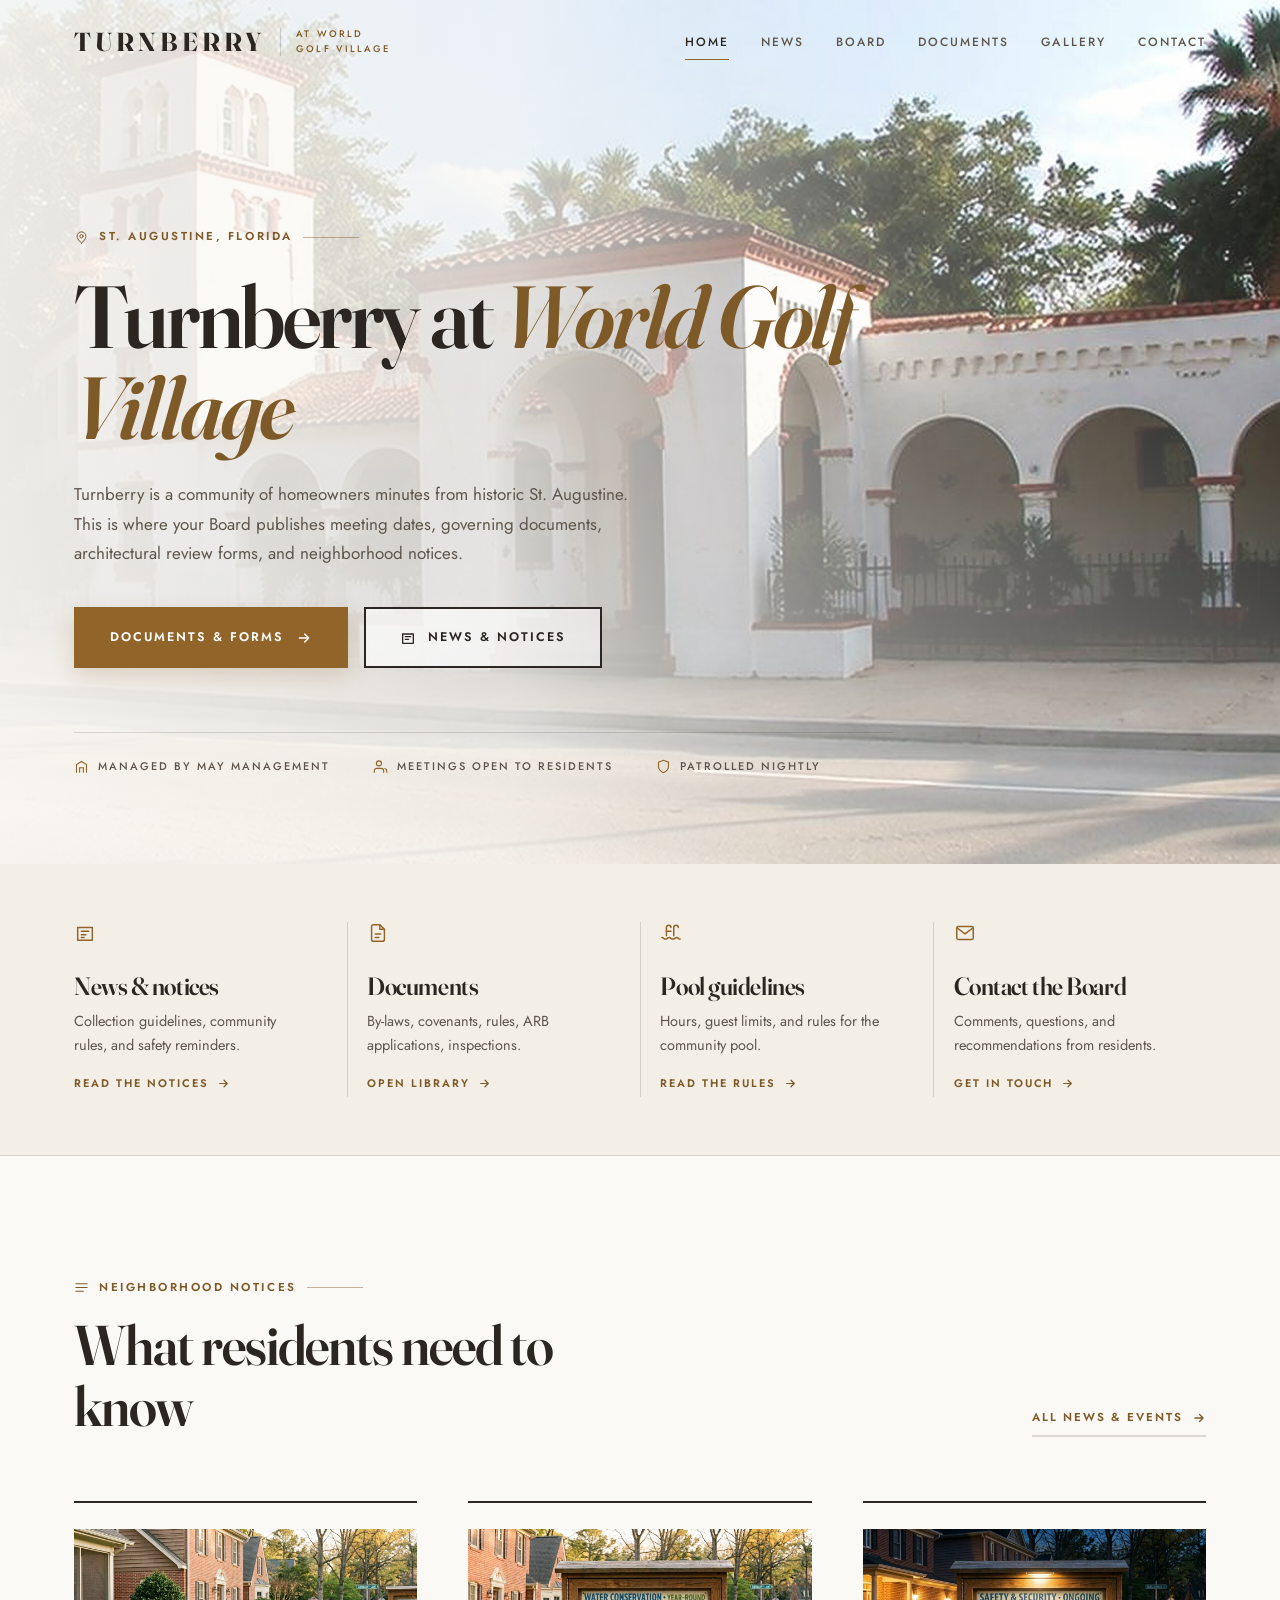
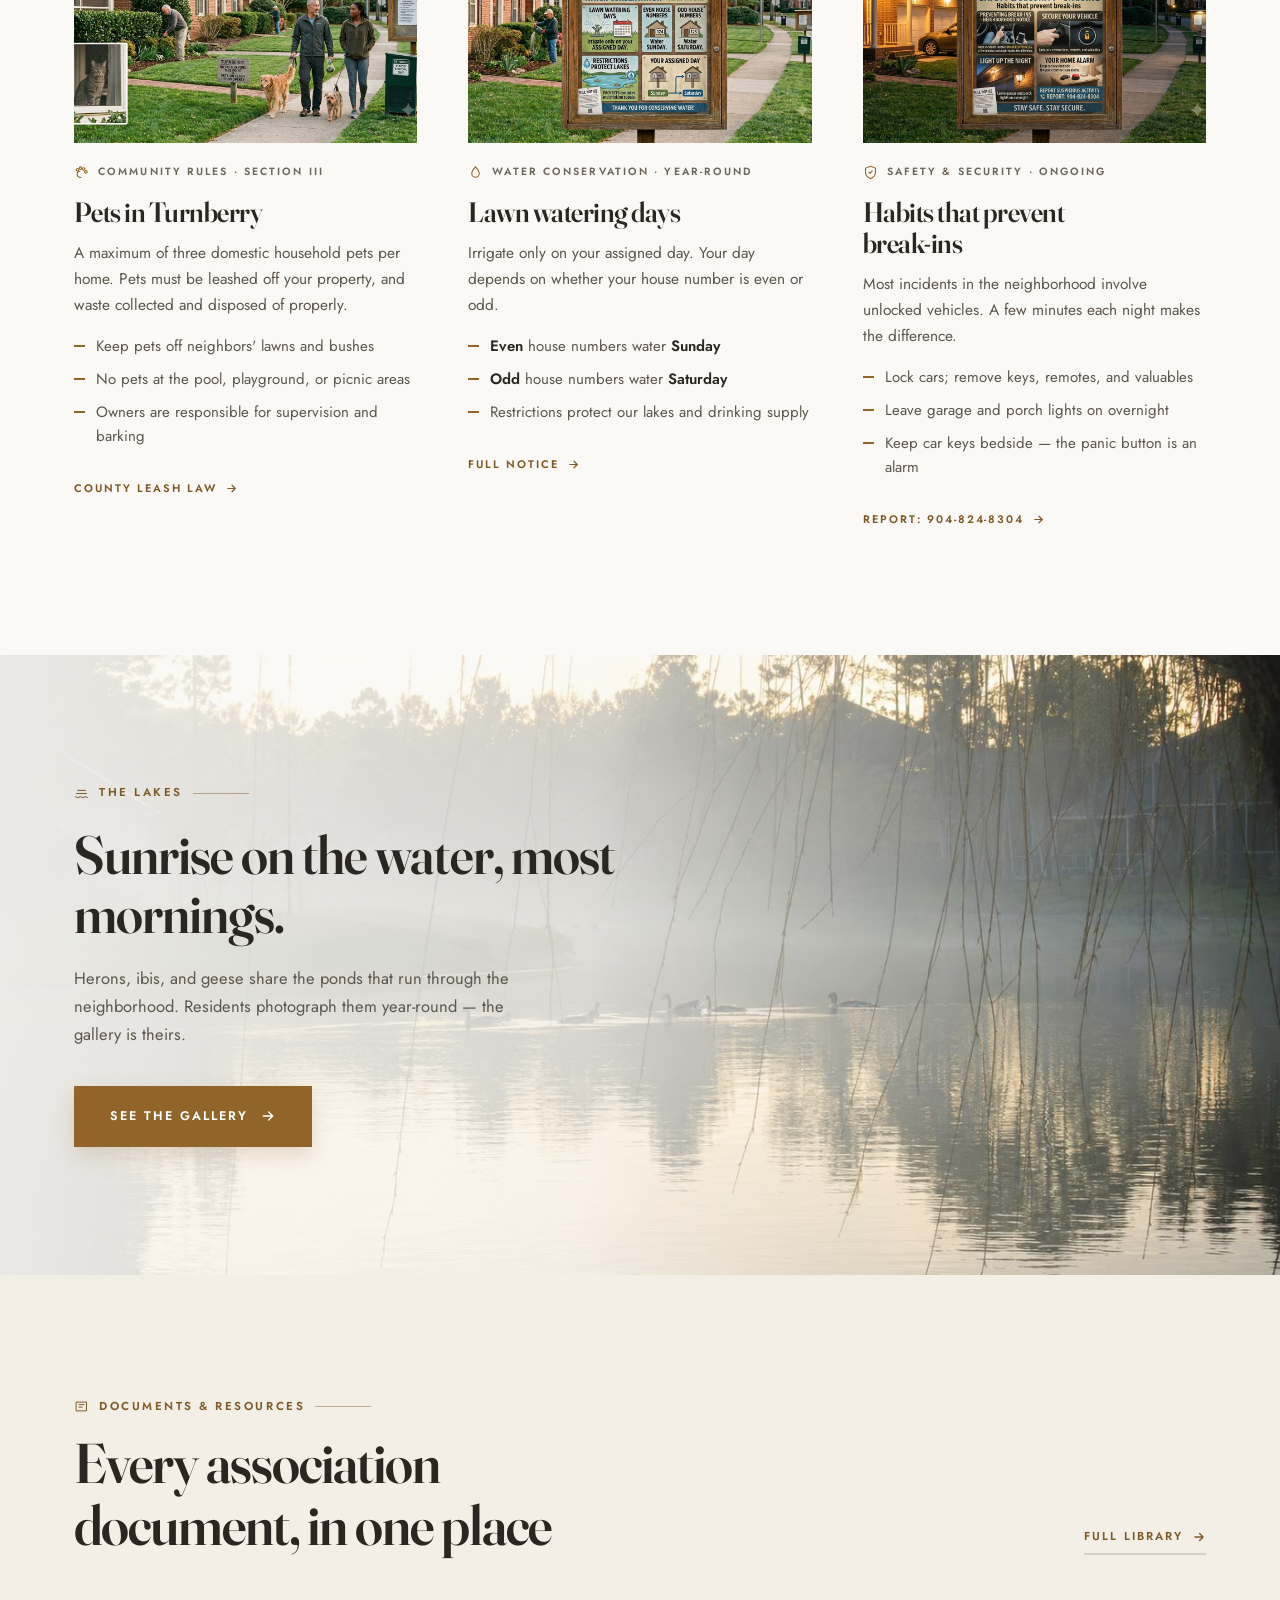
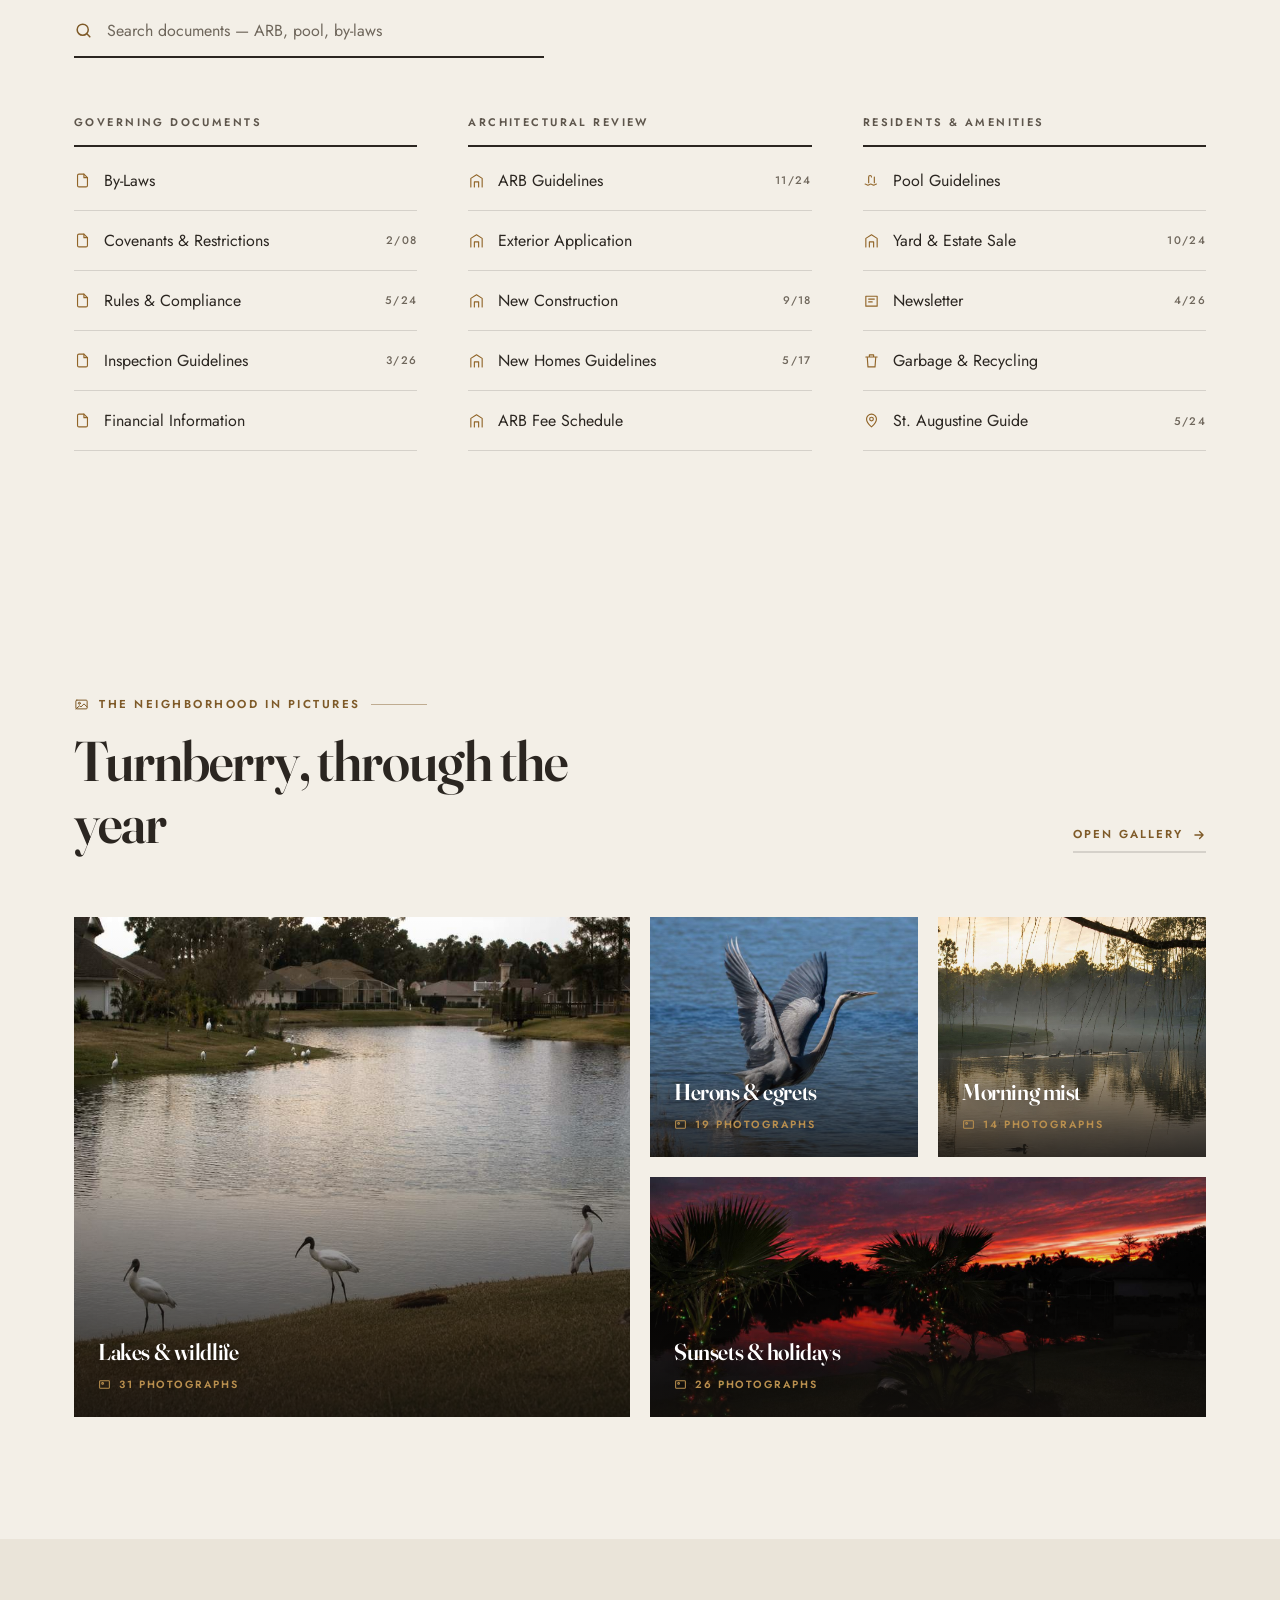
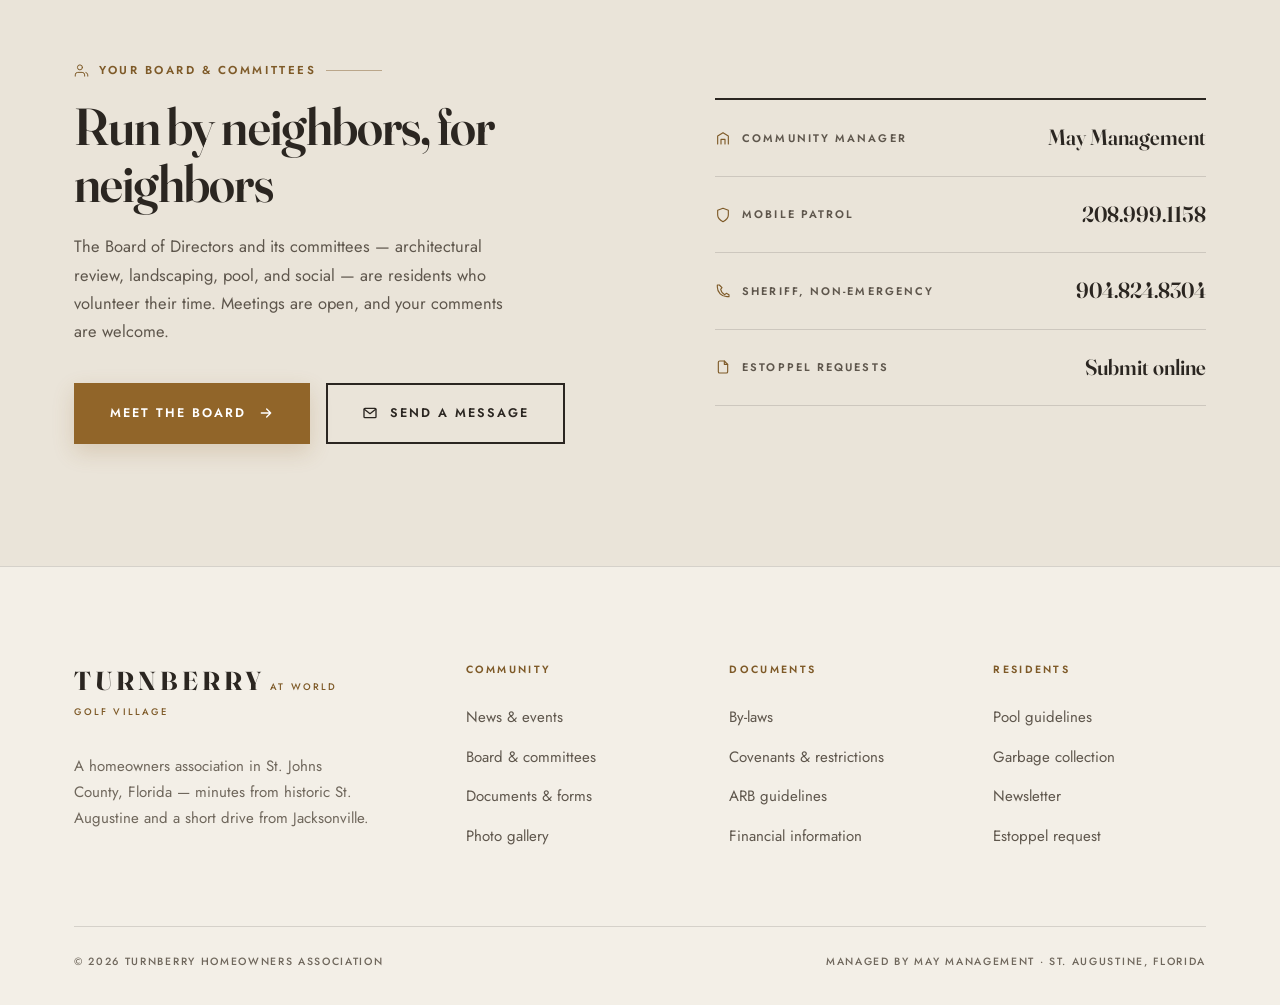
==== commit 00142e0f: "some changes done by sir" ====
--- a/index.html
+++ b/index.html
@@ -46,7 +46,7 @@
           </svg>
           St. Augustine, Florida
         </span>
-        <h1>Lakes, live oaks, and <em>long Florida evenings.</em></h1>
+        <h1>Turnberry at <em>World Golf Village</em></h1>
         <p class="lede">Turnberry is a community of homeowners minutes from historic St. Augustine. This is where your
           Board publishes meeting dates, governing documents, architectural review forms, and neighborhood notices.</p>
         <div class="cta-row">
@@ -153,7 +153,7 @@
 
       <div class="notice-grid">
         <article class="notice rise">
-          <div class="shot" style="background-image:url('assets/img/pets-in-turnberry.png')" role="img"
+          <div class="shot" style="background-image:url('assets/img/pets-in-turnberry.jpg')" role="img"
             aria-label="A family dog on a leash walking on a path in Turnberry"></div>
           <span class="cat">
             <svg viewBox="0 0 24 24">
@@ -179,7 +179,7 @@
         </article>
 
         <article class="notice rise">
-          <div class="shot" style="background-image:url('assets/img/lawn-watering.png')" role="img"
+          <div class="shot" style="background-image:url('assets/img/lawn-watering.jpg')" role="img"
             aria-label="A lawn sprinkler watering green grass at sunrise"></div>
           <span class="cat">
             <svg viewBox="0 0 24 24">
@@ -200,7 +200,7 @@
         </article>
 
         <article class="notice rise">
-          <div class="shot" style="background-image:url('assets/img/habits-for-prevent-breakins.png')" role="img"
+          <div class="shot" style="background-image:url('assets/img/habits-for-prevent-breakins.jpg')" role="img"
             aria-label="A secure car locked parked in a driveway at night"></div>
           <span class="cat">
             <svg viewBox="0 0 24 24">
--- a/assets/css/site.css
+++ b/assets/css/site.css
@@ -1,20 +1,28 @@
 /* Turnberry HOA — shared stylesheet
-   Used by every page in this site. Page-specific rules go at the bottom. */
+   Used by every page in this site. Page-specific rules go at the bottom.
+
+   THEME: light. Surfaces are cream/white, text is dark ink, bronze is the accent.
+   Photographs sit behind a light cream scrim (see --scrim) so headings stay dark.
+   The photo lightbox on gallery.html is deliberately dark — that is not a leftover. */
 
 :root{
-  --ink:#191512;
-  --ink-2:#231D18;
-  --stone:#F6F3ED;
-  --stone-2:#EBE5DA;
-  --stone-3:#DED6C7;
-  --bronze:#A87C3C;
-  --bronze-dk:#8A6430;
-  --bronze-lt:#D2AE73;
-  --txt:#2E2822;
-  --muted:#5F564B;
-  --muted-lt:#8B8072;
-  --line:rgba(25,21,18,.16);
-  --line-dk:rgba(246,243,237,.18);
+  /* ---- LIGHT THEME ----
+     Surfaces are cream/white; ink is used for TEXT and rules, not backgrounds. */
+  --ink:#2B2621;          /* primary text + hairlines */
+  --ink-2:#3A332C;
+  --paper:#FFFFFF;        /* cards, raised surfaces */
+  --stone:#FBF9F5;        /* page background */
+  --stone-2:#F3EFE7;      /* alternating section */
+  --stone-3:#EAE4D9;      /* accent band */
+  --bronze:#916529;       /* accent — meets AA for white button text */
+  --bronze-dk:#7E5A28;    /* accent text on light backgrounds */
+  --bronze-lt:#B98F4E;
+  --txt:#3A332C;
+  --muted:#5E564C;
+  --muted-lt:#6F675C;
+  --line:rgba(43,38,33,.15);
+  --line-dk:rgba(43,38,33,.12);
+  --scrim:251,249,245;    /* cream used for photo overlays */
 
   --display:'Fraunces',Georgia,'Times New Roman',serif;
   --sans:'Jost',-apple-system,BlinkMacSystemFont,'Segoe UI',sans-serif;
@@ -43,7 +51,7 @@
   font-variation-settings:'SOFT' 0,'WONK' 0,'opsz' 144;
   font-weight:600;line-height:1.1;letter-spacing:-.018em;color:var(--ink);
 }
-.on-dark h1,.on-dark h2,.on-dark h3{color:var(--stone)}
+.on-dark h1,.on-dark h2,.on-dark h3{color:var(--ink)}
 
 .label{
   display:flex;align-items:center;gap:10px;
@@ -51,7 +59,7 @@
   color:var(--bronze-dk);
 }
 .label svg{width:15px;height:15px;flex:none}
-.on-dark .label{color:var(--bronze-lt)}
+.on-dark .label{color:var(--bronze-dk)}
 .label::after{content:'';height:1px;flex:1;max-width:56px;background:currentColor;opacity:.45}
 
 .ic{width:22px;height:22px;stroke:currentColor;fill:none;stroke-width:1.6;stroke-linecap:round;stroke-linejoin:round}
@@ -61,34 +69,34 @@
   position:fixed;inset:0 0 auto 0;z-index:80;
   transition:background .35s,border-color .35s;border-bottom:1px solid transparent;
 }
-.head.solid{background:rgba(25,21,18,.95);backdrop-filter:blur(14px);border-bottom-color:var(--line-dk)}
+.head.solid{background:rgba(255,255,255,.92);backdrop-filter:blur(16px);border-bottom-color:var(--line);box-shadow:0 1px 24px rgba(43,38,33,.06)}
 .head .wrap{display:flex;align-items:center;gap:24px;min-height:84px}
 
-.brand{display:flex;align-items:center;gap:15px;text-decoration:none;margin-right:auto;color:var(--stone)}
+.brand{display:flex;align-items:center;gap:15px;text-decoration:none;margin-right:auto;color:var(--ink)}
 .brand .word{
   font-family:var(--display);font-variation-settings:'SOFT' 0,'WONK' 0,'opsz' 144;
   font-size:26px;font-weight:700;letter-spacing:.155em;text-transform:uppercase;line-height:1;
 }
-.brand .bar{width:1px;height:28px;background:rgba(246,243,237,.35);flex:none}
+.brand .bar{width:1px;height:28px;background:var(--line);flex:none}
 .brand .sub{
   font-size:9.5px;font-weight:500;letter-spacing:.22em;text-transform:uppercase;
-  color:var(--bronze-lt);line-height:1.55;
+  color:var(--bronze-dk);line-height:1.55;
 }
 
 .nav{display:flex;align-items:center;gap:32px}
 .nav a{
   text-decoration:none;font-size:12px;font-weight:500;letter-spacing:.17em;
-  text-transform:uppercase;color:rgba(246,243,237,.88);padding-block:8px;position:relative;
+  text-transform:uppercase;color:var(--muted);padding-block:8px;position:relative;
 }
 .nav a::after{
-  content:'';position:absolute;left:0;right:0;bottom:0;height:1.5px;background:var(--bronze-lt);
+  content:'';position:absolute;left:0;right:0;bottom:0;height:1.5px;background:var(--bronze);
   transform:scaleX(0);transform-origin:left;transition:transform .3s;
 }
-.nav a:hover{color:#fff}
+.nav a:hover,.nav a.on{color:var(--ink)}
 .nav a:hover::after,.nav a.on::after{transform:scaleX(1)}
 
 .burger{
-  display:none;background:none;border:1px solid rgba(246,243,237,.35);color:var(--stone);
+  display:none;background:none;border:1px solid var(--line);color:var(--ink);
   padding:11px 16px;cursor:pointer;font-size:11px;font-weight:500;letter-spacing:.18em;text-transform:uppercase;
 }
 
@@ -100,45 +108,46 @@
   transition:background .28s,color .28s,border-color .28s,box-shadow .28s;
 }
 .btn svg{width:16px;height:16px;stroke:currentColor;fill:none;stroke-width:2;stroke-linecap:round;stroke-linejoin:round;flex:none}
-.btn--fill{background:var(--bronze);color:#fff;border-color:var(--bronze);box-shadow:0 10px 30px rgba(0,0,0,.28)}
+.btn--fill{background:var(--bronze);color:#fff;border-color:var(--bronze);box-shadow:0 8px 22px rgba(145,101,41,.2)}
 .btn--fill:hover{background:var(--bronze-dk);border-color:var(--bronze-dk)}
-.btn--light{background:var(--stone);color:var(--ink);border-color:var(--stone);box-shadow:0 10px 30px rgba(0,0,0,.28)}
-.btn--light:hover{background:#fff;border-color:#fff}
-.btn--line{border-color:rgba(246,243,237,.7);color:#fff}
-.btn--line:hover{background:var(--stone);color:var(--ink);border-color:var(--stone)}
+.btn--light{background:var(--bronze);color:#fff;border-color:var(--bronze);box-shadow:0 8px 22px rgba(145,101,41,.2)}
+.btn--light:hover{background:var(--bronze-dk);border-color:var(--bronze-dk)}
+.btn--line{border-color:var(--ink);color:var(--ink);background:rgba(255,255,255,.6)}
+.btn--line:hover{background:var(--ink);color:#fff;border-color:var(--ink)}
 .btn--dark{border-color:var(--ink);color:var(--ink)}
 .btn--dark:hover{background:var(--ink);color:var(--stone)}
 .cta-row{display:flex;gap:16px;flex-wrap:wrap;margin-top:38px}
 
 /* ================= hero ================= */
+/* Banner. hero-neighborhood.jpg is upscaled from a 900px original — replace it
+   with the full-resolution photograph when the board supplies one. */
 .hero{
   position:relative;min-height:min(96vh,900px);display:flex;align-items:flex-end;
-  background:var(--ink) url('../img/hero-lake-sunset.jpg') center 42%/cover no-repeat;color:var(--stone);
+  background:var(--stone) url('../img/hero-neighborhood.jpg') center 58%/cover no-repeat;color:var(--txt);
 }
 .hero::before{
   content:'';position:absolute;inset:0;
   background:
-    linear-gradient(to right,rgba(14,11,9,.86) 0%,rgba(14,11,9,.55) 52%,rgba(14,11,9,.25) 100%),
-    linear-gradient(to top,rgba(14,11,9,.95) 3%,rgba(14,11,9,0) 55%);
+    linear-gradient(to right,rgba(var(--scrim),.93) 0%,rgba(var(--scrim),.78) 40%,rgba(var(--scrim),.30) 70%,rgba(var(--scrim),.05) 100%),
+    linear-gradient(to bottom,rgba(var(--scrim),.02) 0%,rgba(var(--scrim),.10) 45%,rgba(var(--scrim),.42) 100%);
 }
 .hero .wrap{position:relative;padding-block:150px clamp(58px,7vw,88px)}
 .hero-inner{max-width:820px}
 .hero h1{
   font-size:clamp(44px,7.2vw,88px);line-height:1.04;letter-spacing:-.028em;
-  margin:24px 0 0;color:#fff;text-shadow:0 2px 26px rgba(0,0,0,.5);
-}
-.hero h1 em{font-style:italic;color:var(--bronze-lt);font-weight:600}
+  margin:24px 0 0;color:var(--ink);
+}
+.hero h1 em{font-style:italic;color:var(--bronze-dk);font-weight:600}
 .hero .lede{
-  margin-top:26px;max-width:560px;color:rgba(255,255,255,.86);font-size:17px;line-height:1.75;
-  text-shadow:0 1px 16px rgba(0,0,0,.5);
+  margin-top:26px;max-width:560px;color:var(--muted);font-size:17px;line-height:1.75;
 }
 .hero-facts{
   display:flex;gap:clamp(18px,3.4vw,44px);flex-wrap:wrap;
-  margin-top:clamp(42px,5.5vw,64px);padding-top:24px;border-top:1px solid rgba(255,255,255,.28);
-  font-size:11px;font-weight:500;letter-spacing:.18em;text-transform:uppercase;color:rgba(255,255,255,.72);
+  margin-top:clamp(42px,5.5vw,64px);padding-top:24px;border-top:1px solid var(--line);
+  font-size:11px;font-weight:500;letter-spacing:.18em;text-transform:uppercase;color:var(--muted);
 }
 .hero-facts span{display:flex;align-items:center;gap:9px}
-.hero-facts svg{width:15px;height:15px;stroke:var(--bronze-lt);fill:none;stroke-width:1.8;stroke-linecap:round}
+.hero-facts svg{width:15px;height:15px;stroke:var(--bronze);fill:none;stroke-width:1.8;stroke-linecap:round}
 
 /* ================= quick access ================= */
 .quick{background:var(--stone-2);border-bottom:1px solid var(--line)}
@@ -172,8 +181,8 @@
 }
 .more-link svg{width:14px;height:14px;stroke:currentColor;fill:none;stroke-width:2.2;stroke-linecap:round;stroke-linejoin:round}
 .more-link:hover{border-bottom-color:var(--bronze)}
-.on-dark .more-link{color:var(--bronze-lt);border-bottom-color:var(--line-dk)}
-.on-dark .more-link:hover{border-bottom-color:var(--bronze-lt)}
+.on-dark .more-link{color:var(--bronze-dk);border-bottom-color:var(--line)}
+.on-dark .more-link:hover{border-bottom-color:var(--bronze)}
 
 /* ================= notices ================= */
 .notice-grid{display:grid;grid-template-columns:repeat(3,1fr);gap:clamp(28px,4vw,54px)}
@@ -207,16 +216,16 @@
 /* ================= photo interstitial ================= */
 .plate{
   position:relative;min-height:min(72vh,620px);display:flex;align-items:center;
-  background:var(--ink) center 55%/cover no-repeat;color:#fff;
+  background:var(--stone-2) center 55%/cover no-repeat;color:var(--txt);
 }
 .plate::before{
   content:'';position:absolute;inset:0;
-  background:linear-gradient(to right,rgba(14,11,9,.8) 0%,rgba(14,11,9,.42) 55%,rgba(14,11,9,.15) 100%);
+  background:linear-gradient(to right,rgba(var(--scrim),.93) 0%,rgba(var(--scrim),.76) 46%,rgba(var(--scrim),.32) 76%,rgba(var(--scrim),.08) 100%);
 }
 .plate .wrap{position:relative;padding-block:clamp(70px,9vw,110px)}
 .plate-in{max-width:600px}
-.plate h2{font-size:clamp(32px,4.6vw,54px);color:#fff;margin:22px 0 20px;text-shadow:0 2px 24px rgba(0,0,0,.45)}
-.plate p{color:rgba(255,255,255,.86);font-size:16.5px;max-width:46ch;text-shadow:0 1px 14px rgba(0,0,0,.45)}
+.plate h2{font-size:clamp(32px,4.6vw,54px);color:var(--ink);margin:22px 0 20px}
+.plate p{color:var(--muted);font-size:16.5px;max-width:46ch}
 
 /* ================= documents ================= */
 .docs{background:var(--stone-2)}
@@ -239,7 +248,7 @@
 .doc-col .rev{margin-left:auto;font-size:11px;font-weight:500;letter-spacing:.12em;color:var(--muted-lt);flex:none}
 
 /* ================= gallery ================= */
-.gallery{background:var(--ink-2)}
+.gallery{background:var(--stone-2)}
 .gal-grid{display:grid;grid-template-columns:repeat(4,1fr);grid-auto-rows:clamp(160px,19vw,240px);gap:clamp(12px,1.6vw,20px)}
 .gal{
   position:relative;overflow:hidden;text-decoration:none;display:flex;align-items:flex-end;
@@ -248,7 +257,7 @@
 }
 .gal::before{
   content:'';position:absolute;inset:0;
-  background:linear-gradient(to top,rgba(12,10,8,.88) 0%,rgba(12,10,8,.15) 55%,rgba(12,10,8,0) 100%);
+  background:linear-gradient(to top,rgba(20,17,14,.82) 0%,rgba(20,17,14,.1) 58%,rgba(20,17,14,0) 100%);
   transition:opacity .4s;
 }
 .gal:hover{transform:scale(1.015)}
@@ -281,17 +290,17 @@
 .contact-list .v:hover{color:var(--bronze-dk)}
 
 /* ================= footer ================= */
-.foot{background:var(--ink);color:rgba(246,243,237,.7);padding-block:clamp(64px,8vw,94px) 34px}
-.foot .brand{color:var(--stone);margin:0}
+.foot{background:var(--stone-2);color:var(--muted);border-top:1px solid var(--line);padding-block:clamp(64px,8vw,94px) 34px}
+.foot .brand{color:var(--ink);margin:0}
 .foot-grid{display:grid;grid-template-columns:1.6fr 1fr 1fr 1fr;gap:clamp(30px,4vw,52px)}
-.foot h4{font-family:var(--sans);font-size:10.5px;font-weight:600;letter-spacing:.22em;text-transform:uppercase;color:var(--bronze-lt);margin-bottom:20px}
-.foot a{display:block;padding:7px 0;text-decoration:none;font-size:15px;color:rgba(246,243,237,.72);transition:color .25s}
-.foot a:hover{color:#fff}
-.foot .blurb{margin-top:22px;max-width:33ch;font-size:15px;color:rgba(246,243,237,.5);line-height:1.75}
+.foot h4{font-family:var(--sans);font-size:10.5px;font-weight:600;letter-spacing:.22em;text-transform:uppercase;color:var(--bronze-dk);margin-bottom:20px}
+.foot a{display:block;padding:7px 0;text-decoration:none;font-size:15px;color:var(--muted);transition:color .25s}
+.foot a:hover{color:var(--bronze-dk)}
+.foot .blurb{margin-top:22px;max-width:33ch;font-size:15px;color:var(--muted-lt);line-height:1.75}
 .foot-base{
-  margin-top:clamp(46px,6vw,70px);padding-top:26px;border-top:1px solid var(--line-dk);
+  margin-top:clamp(46px,6vw,70px);padding-top:26px;border-top:1px solid var(--line);
   display:flex;justify-content:space-between;gap:18px;flex-wrap:wrap;
-  font-size:10.5px;font-weight:500;letter-spacing:.16em;text-transform:uppercase;color:rgba(246,243,237,.42);
+  font-size:10.5px;font-weight:500;letter-spacing:.16em;text-transform:uppercase;color:var(--muted-lt);
 }
 
 /* ================= reveal ================= */
@@ -309,17 +318,22 @@
 @media (max-width:900px){
   .burger{display:block}
   .nav{
-    display:none;position:absolute;top:100%;left:0;right:0;background:var(--ink);
+    display:none;position:absolute;top:100%;left:0;right:0;background:#fff;
     flex-direction:column;align-items:stretch;gap:0;padding:8px var(--pad) 26px;border-bottom:1px solid var(--line-dk);
   }
   .nav.open{display:flex}
-  .nav a{padding-block:15px;border-bottom:1px solid var(--line-dk);font-size:13px}
+  .nav a{padding-block:15px;border-bottom:1px solid var(--line);font-size:13px}
   .head .wrap{position:relative}
-  .head{background:rgba(25,21,18,.95);backdrop-filter:blur(14px)}
+  .head{background:rgba(255,255,255,.94);backdrop-filter:blur(16px);border-bottom-color:var(--line)}
   .notice-grid,.doc-cols,.band-grid{grid-template-columns:1fr}
   .notice-grid{gap:44px}
   .hero{min-height:auto}
   .hero .wrap{padding-block:168px 62px}
+  /* narrow viewports: text spans the full width, so the wash must too */
+  .hero::before,.page-head--photo::before,.plate::before{
+    background:
+      linear-gradient(to bottom,rgba(var(--scrim),.72) 0%,rgba(var(--scrim),.86) 55%,rgba(var(--scrim),.94) 100%);
+  }
   .gal-grid{grid-template-columns:repeat(2,1fr)}
   .gal--a{grid-column:span 2;grid-row:span 1}
   .gal--d{grid-column:span 2}
@@ -349,18 +363,18 @@
    Used by every page except index.html
    ========================================================= */
 .page-head{
-  background:var(--ink);color:var(--stone);
+  background:var(--stone-2);color:var(--txt);border-bottom:1px solid var(--line);
   padding-block:clamp(140px,15vw,190px) clamp(52px,6vw,76px);
 }
-.page-head h1{font-size:clamp(38px,5.6vw,66px);color:#fff;margin-top:20px;max-width:18ch}
-.page-head .lede{margin-top:20px;max-width:56ch;color:rgba(246,243,237,.72);font-size:17px}
+.page-head h1{font-size:clamp(38px,5.6vw,66px);color:var(--ink);margin-top:20px;max-width:18ch}
+.page-head .lede{margin-top:20px;max-width:56ch;color:var(--muted);font-size:17px}
 .crumb{
   display:flex;align-items:center;gap:10px;margin-top:26px;
   font-size:11px;font-weight:500;letter-spacing:.16em;text-transform:uppercase;
-  color:rgba(246,243,237,.5);
-}
-.crumb a{text-decoration:none;color:var(--bronze-lt)}
-.crumb a:hover{color:#fff}
+  color:var(--muted-lt);
+}
+.crumb a{text-decoration:none;color:var(--bronze-dk)}
+.crumb a:hover{color:var(--ink)}
 .crumb svg{width:12px;height:12px;stroke:currentColor;fill:none;stroke-width:2;stroke-linecap:round;stroke-linejoin:round}
 
 /* generic prose block for policy / text pages */
@@ -377,7 +391,7 @@
    PLATE VARIANTS
    ========================================================= */
 .plate--mist{background-image:url('../img/morning-mist.jpg')}
-.plate--sunset{background-image:url('../img/hero-lake-sunset.jpg')}
+.plate--sunset{background-image:url('../img/lake-ibis.jpg')}
 .plate--lake{background-image:url('../img/lake-ibis.jpg')}
 
 /* =========================================================
@@ -390,13 +404,13 @@
 .page-head--photo::before{
   content:'';position:absolute;inset:0;
   background:
-    linear-gradient(to right,rgba(14,11,9,.88) 0%,rgba(14,11,9,.6) 55%,rgba(14,11,9,.3) 100%),
-    linear-gradient(to top,rgba(14,11,9,.85) 0%,rgba(14,11,9,0) 60%);
+    linear-gradient(to right,rgba(var(--scrim),.94) 0%,rgba(var(--scrim),.80) 44%,rgba(var(--scrim),.38) 74%,rgba(var(--scrim),.12) 100%),
+    linear-gradient(to bottom,rgba(var(--scrim),.04) 0%,rgba(var(--scrim),.14) 50%,rgba(var(--scrim),.40) 100%);
 }
 .page-head--photo .wrap{position:relative}
-.page-head--photo h1{text-shadow:0 2px 26px rgba(0,0,0,.5)}
-.page-head--news{background-image:url('../img/hero-lake-sunset.jpg')}
-.page-head--board{background-image:url('../img/heron-flight.jpg')}
+.page-head--photo h1{text-shadow:none}
+.page-head--news{background-image:url('../img/lake-ibis.jpg')}
+.page-head--board{background-image:url('../img/Image26.jpg')}
 
 /* =========================================================
    NEWS POSTS
@@ -457,7 +471,7 @@
    ========================================================= */
 .board-grid{display:grid;grid-template-columns:repeat(5,1fr);gap:clamp(14px,1.8vw,22px)}
 .person{
-  background:var(--stone-2);border-top:3px solid var(--bronze);
+  background:var(--paper);border:1px solid var(--line);border-top:3px solid var(--bronze);
   padding:clamp(24px,2.6vw,32px) clamp(20px,2.2vw,26px);display:flex;flex-direction:column;min-height:100%;
 }
 .person .mono{
@@ -583,8 +597,8 @@
 .page-head--contact{background-image:url('../img/lake-ibis.jpg')}
 .page-head--pool{background-image:url('../img/morning-mist.jpg')}
 .page-head--crs{background-image:url('../img/heron-flight.jpg')}
-.page-head--finance{background-image:url('../img/hero-lake-sunset.jpg')}
-.page-head--gallery{background-image:url('../img/hero-lake-sunset.jpg')}
+.page-head--finance{background-image:url('../img/Image25.jpg')}
+.page-head--gallery{background-image:url('../img/Image29.jpg')}
 
 /* =========================================================
    SPLIT LAYOUT
@@ -811,7 +825,7 @@
   font-weight: 600;
   letter-spacing: .15em;
   text-transform: uppercase;
-  color: var(--bronze-lt);
+  color: #DDBA82;
 }
 
 /* Lightbox Modal */
@@ -901,7 +915,7 @@
   margin-top: 24px;
   text-align: center;
   max-width: 600px;
-  color: var(--stone);
+  color: #F6F3ED;
   padding-inline: 20px;
 }
 .lightbox-title {
@@ -916,7 +930,7 @@
   font-weight: 500;
   letter-spacing: .15em;
   text-transform: uppercase;
-  color: var(--bronze-lt);
+  color: #DDBA82;
 }
 
 @media (max-width: 900px) {
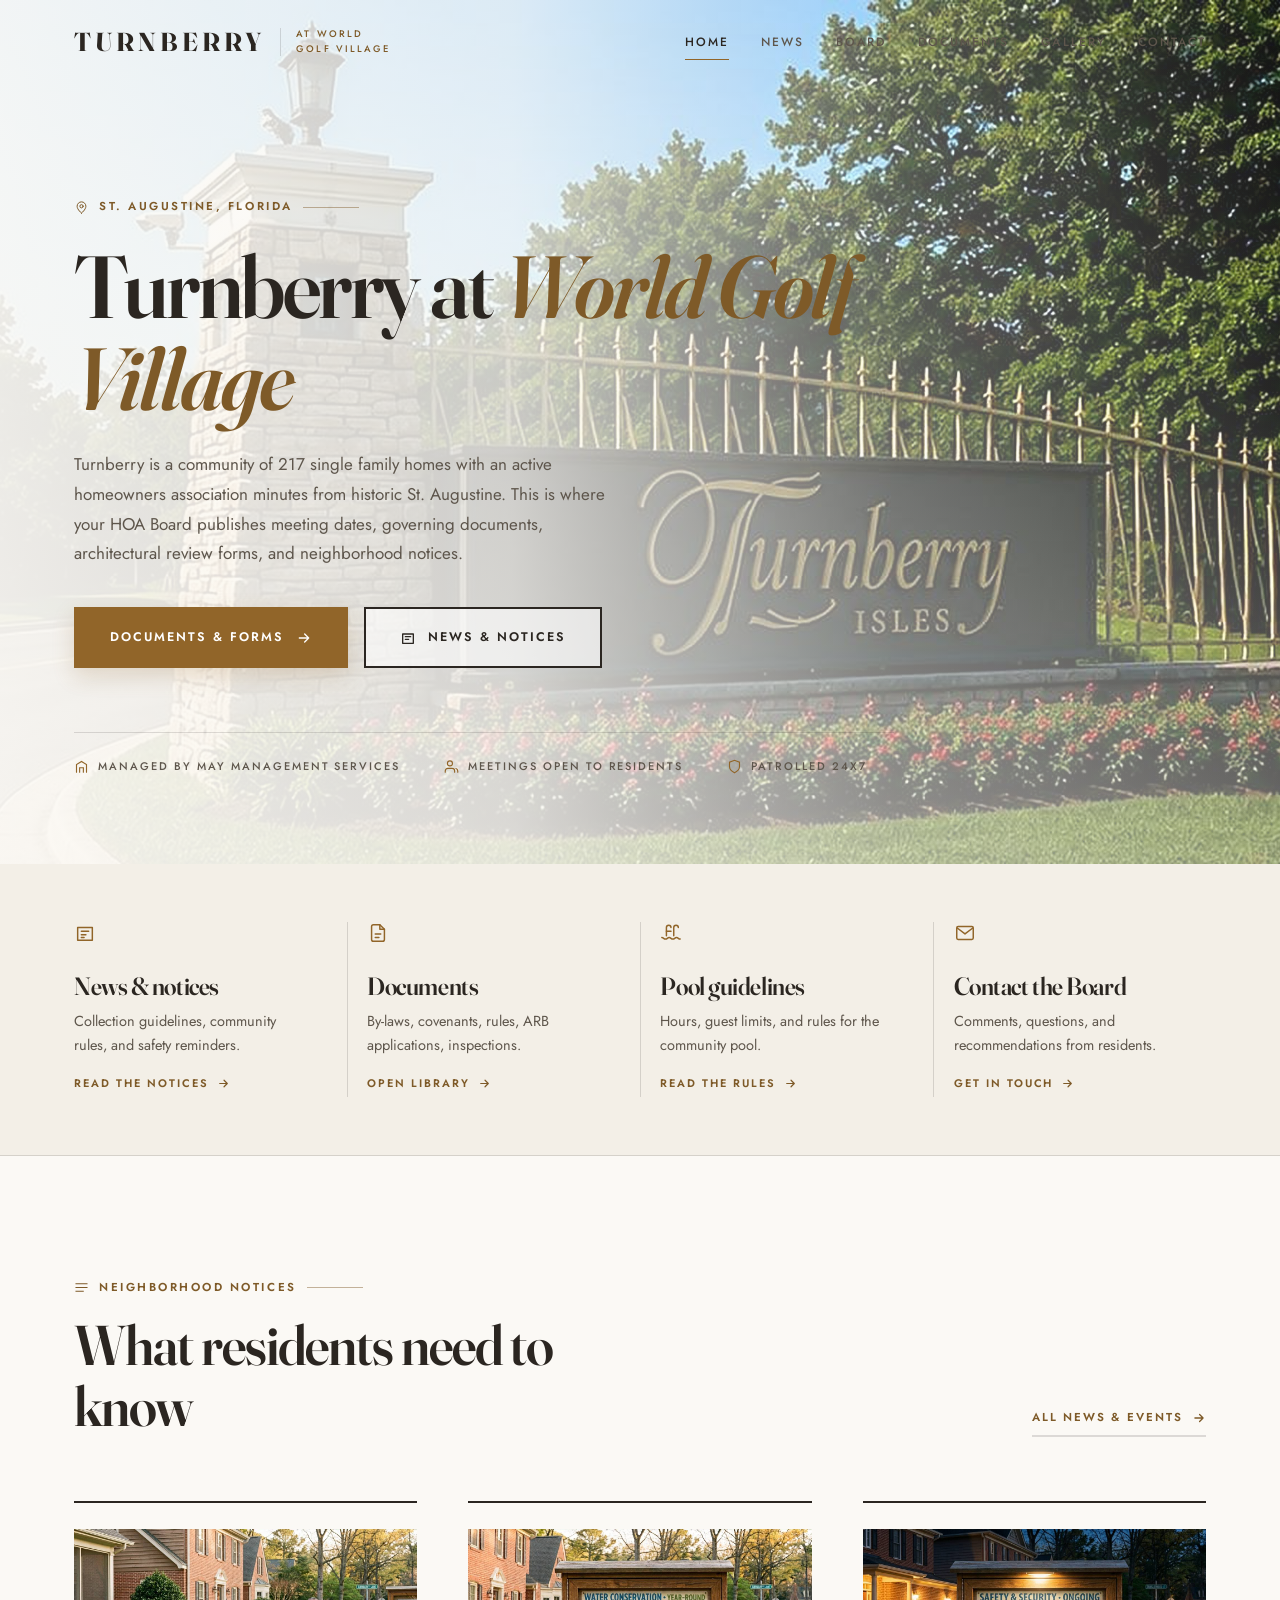
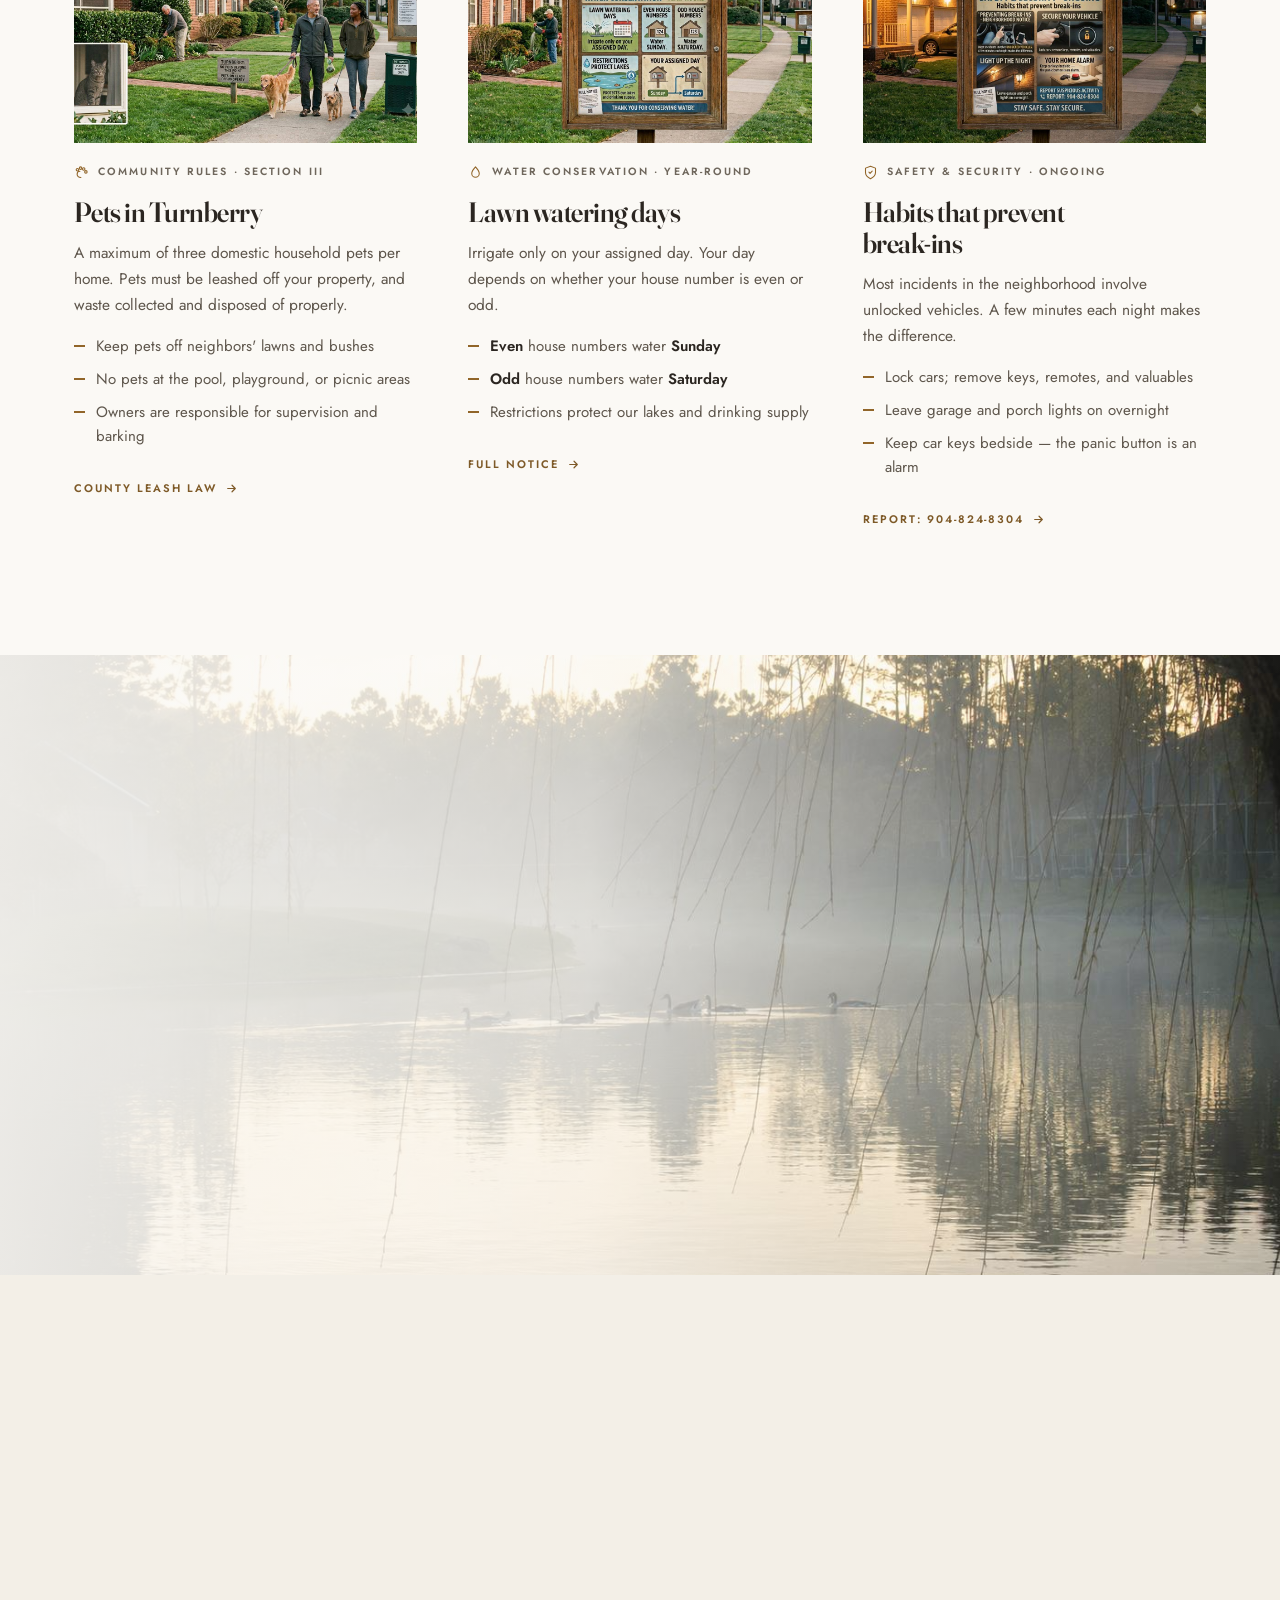
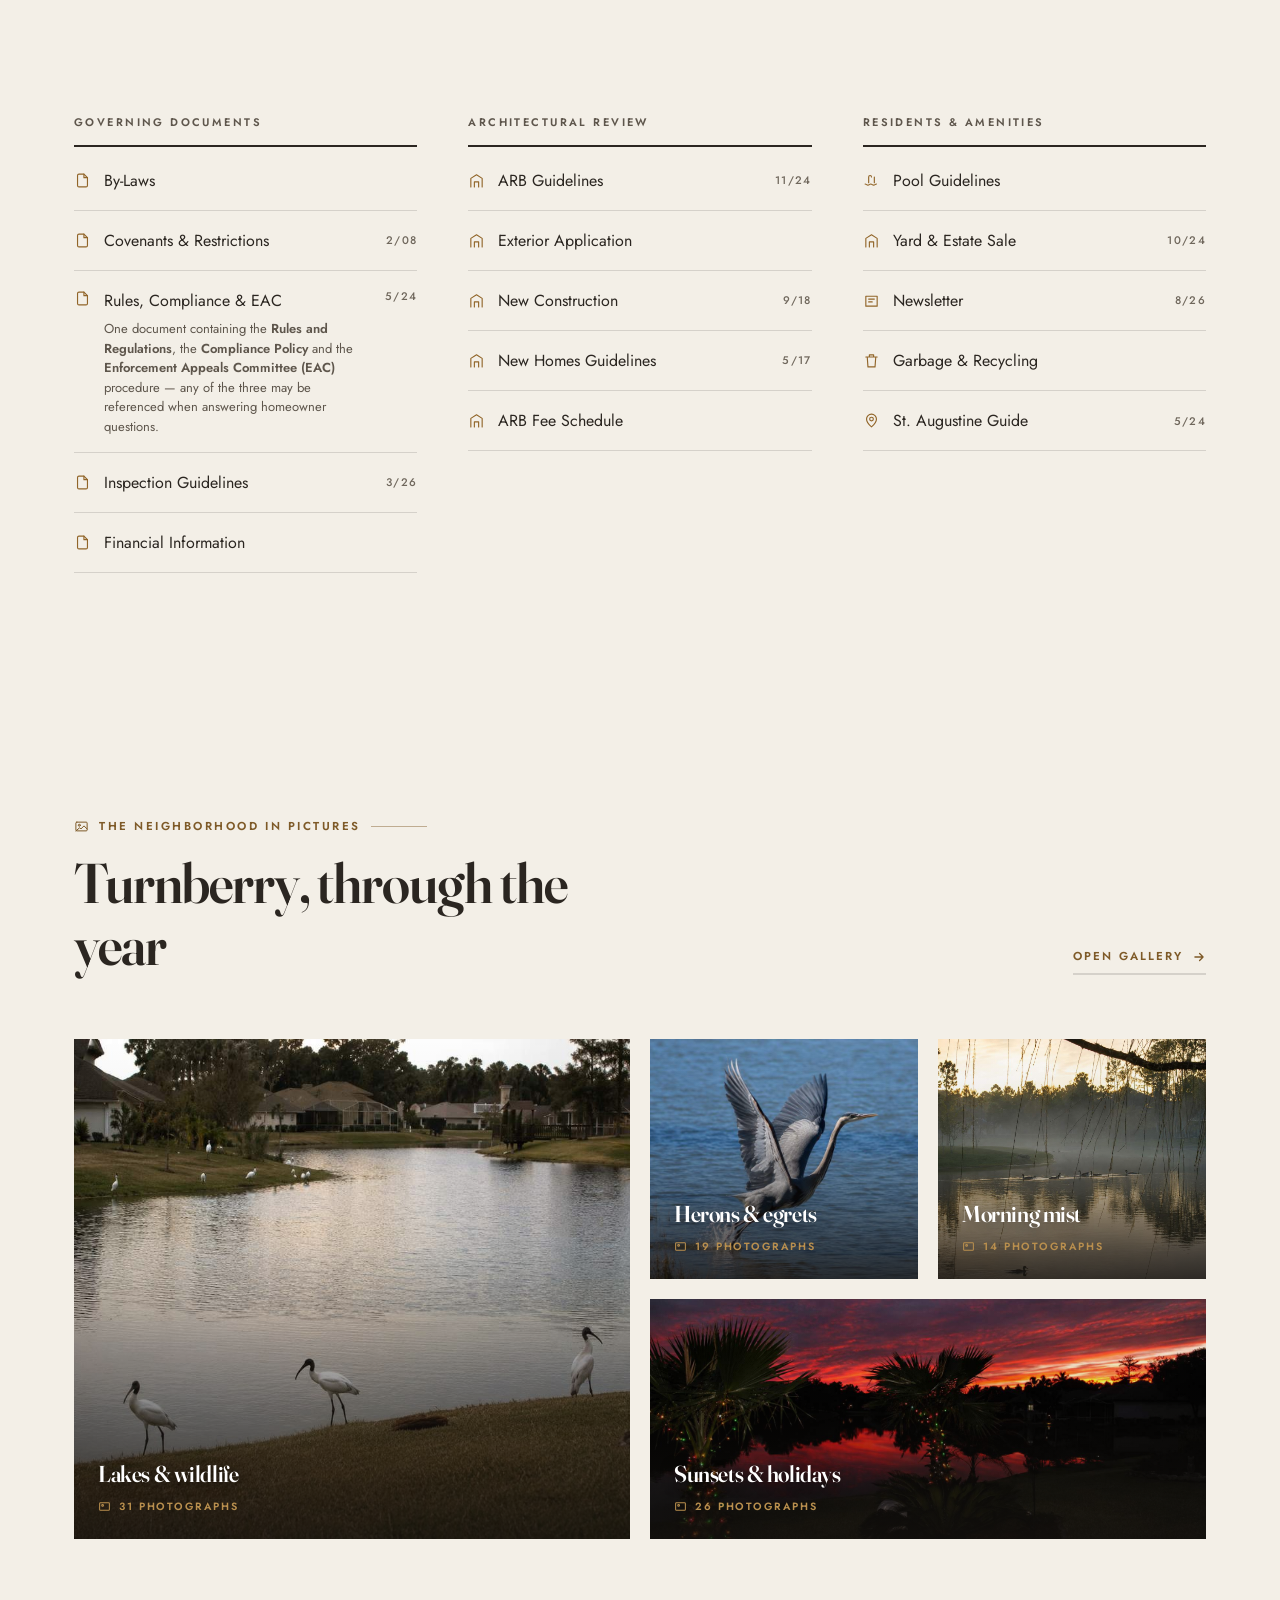
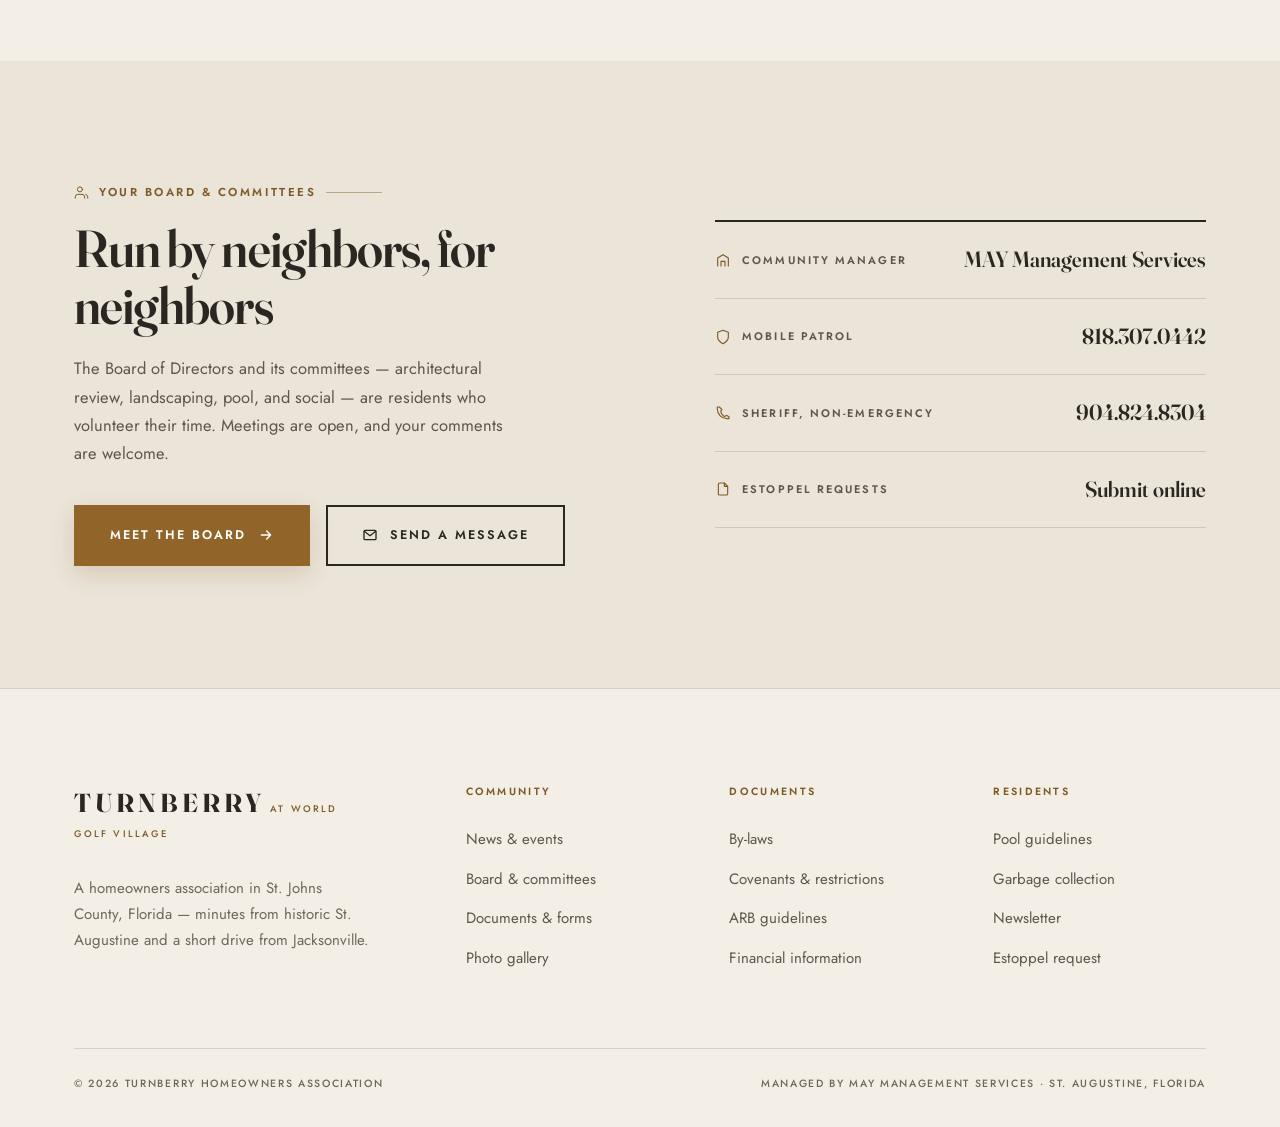
==== commit 290cff5d: "some changes done by sir 2" ====
--- a/index.html
+++ b/index.html
@@ -47,8 +47,9 @@
           St. Augustine, Florida
         </span>
         <h1>Turnberry at <em>World Golf Village</em></h1>
-        <p class="lede">Turnberry is a community of homeowners minutes from historic St. Augustine. This is where your
-          Board publishes meeting dates, governing documents, architectural review forms, and neighborhood notices.</p>
+        <p class="lede">Turnberry is a community of 217 single family homes with an active homeowners association
+          minutes from historic St. Augustine. This is where your HOA Board publishes meeting dates, governing
+          documents, architectural review forms, and neighborhood notices.</p>
         <div class="cta-row">
           <a class="btn btn--fill" href="#documents">
             Documents &amp; forms
@@ -68,7 +69,7 @@
           <span><svg viewBox="0 0 24 24">
               <path d="M4 21V9l8-5 8 5v12" />
               <path d="M9 21v-7h6v7" />
-            </svg>Managed by May Management</span>
+            </svg>Managed by MAY Management Services</span>
           <span><svg viewBox="0 0 24 24">
               <path d="M17 21v-2a4 4 0 0 0-4-4H6a4 4 0 0 0-4 4v2" />
               <circle cx="9.5" cy="7" r="4" />
@@ -76,7 +77,7 @@
             </svg>Meetings open to residents</span>
           <span><svg viewBox="0 0 24 24">
               <path d="M12 22s8-4 8-10V5l-8-3-8 3v7c0 6 8 10 8 10z" />
-            </svg>Patrolled nightly</span>
+            </svg>Patrolled 24x7</span>
         </div>
       </div>
     </div>
@@ -289,11 +290,7 @@
               <path d="M14 3H7a2 2 0 0 0-2 2v14a2 2 0 0 0 2 2h10a2 2 0 0 0 2-2V8z" />
               <path d="M14 3v5h5" />
             </svg>Covenants &amp; Restrictions<span class="rev">2/08</span></a>
-          <a href="assets/pdf/Rules%20and%20Regulations%20&%20Compliance%20Policy%205-2024.pdf"><svg
-              viewBox="0 0 24 24">
-              <path d="M14 3H7a2 2 0 0 0-2 2v14a2 2 0 0 0 2 2h10a2 2 0 0 0 2-2V8z" />
-              <path d="M14 3v5h5" />
-            </svg>Rules &amp; Compliance<span class="rev">5/24</span></a>
+          <a class="multi" href="assets/pdf/Rules%20and%20Regulations%20&%20Compliance%20Policy%205-2024.pdf"><svg viewBox="0 0 24 24"><path d="M14 3H7a2 2 0 0 0-2 2v14a2 2 0 0 0 2 2h10a2 2 0 0 0 2-2V8z"/><path d="M14 3v5h5"/></svg><span class="t">Rules, Compliance &amp; EAC<span class="incl">One document containing the <b>Rules and Regulations</b>, the <b>Compliance Policy</b> and the <b>Enforcement Appeals Committee (EAC)</b> procedure — any of the three may be referenced when answering homeowner questions.</span></span><span class="rev">5/24</span></a>
           <a href="assets/pdf/Inspection%20Guidelines%203-26.pdf"><svg viewBox="0 0 24 24">
               <path d="M14 3H7a2 2 0 0 0-2 2v14a2 2 0 0 0 2 2h10a2 2 0 0 0 2-2V8z" />
               <path d="M14 3v5h5" />
@@ -338,10 +335,10 @@
               <path d="M4 21V9l8-5 8 5v12" />
               <path d="M9 21v-7h6v7" />
             </svg>Yard &amp; Estate Sale<span class="rev">10/24</span></a>
-          <a href="assets/pdf/Turnberry%20Newsletter%20042026.pdf"><svg viewBox="0 0 24 24">
+          <a href="assets/pdf/Turnberry%20Newsletter%2008-2026.pdf"><svg viewBox="0 0 24 24">
               <path d="M4 6h16v14H4z" />
               <path d="M8 10h8M8 14h5" />
-            </svg>Newsletter<span class="rev">4/26</span></a>
+            </svg>Newsletter<span class="rev">8/26</span></a>
           <a href="https://www.sjcfl.us/garbage-collection/"><svg viewBox="0 0 24 24">
               <path d="M4 7h16M9 7V4h6v3M6 7l1 14h10l1-14" />
             </svg>Garbage &amp; Recycling</a>
@@ -454,13 +451,13 @@
                 <path d="M4 21V9l8-5 8 5v12" />
                 <path d="M9 21v-7h6v7" />
               </svg>Community manager</span>
-            <a class="v" href="http://maymgt.com">May Management</a>
+            <a class="v" href="http://maymgt.com">MAY Management Services</a>
           </div>
           <div>
             <span class="k"><svg viewBox="0 0 24 24">
                 <path d="M12 22s8-4 8-10V5l-8-3-8 3v7c0 6 8 10 8 10z" />
               </svg>Mobile patrol</span>
-            <a class="v" href="tel:2089991158">208.999.1158</a>
+            <a class="v" href="tel:8183070442">818.307.0442</a>
           </div>
           <div>
             <span class="k"><svg viewBox="0 0 24 24">
@@ -511,13 +508,13 @@
           <h4>Residents</h4>
           <a href="pool-guidelines.html">Pool guidelines</a>
           <a href="https://www.recyclestjohns.com">Garbage collection</a>
-          <a href="assets/pdf/Turnberry%20Newsletter%20042026.pdf">Newsletter</a>
+          <a href="assets/pdf/Turnberry%20Newsletter%2008-2026.pdf">Newsletter</a>
           <a href="https://secure.maymgt.com/forms/estoppel">Estoppel request</a>
         </div>
       </div>
       <div class="foot-base">
         <span>© 2026 Turnberry Homeowners Association</span>
-        <span>Managed by May Management · St. Augustine, Florida</span>
+        <span>Managed by MAY Management Services · St. Augustine, Florida</span>
       </div>
     </div>
   </footer>
--- a/assets/css/site.css
+++ b/assets/css/site.css
@@ -119,11 +119,11 @@
 .cta-row{display:flex;gap:16px;flex-wrap:wrap;margin-top:38px}
 
 /* ================= hero ================= */
-/* Banner. hero-neighborhood.jpg is upscaled from a 900px original — replace it
-   with the full-resolution photograph when the board supplies one. */
+/* Banner: the Turnberry entrance monument. Upscaled from a 900px original —
+   replace with the full-resolution photograph when the board supplies one. */
 .hero{
   position:relative;min-height:min(96vh,900px);display:flex;align-items:flex-end;
-  background:var(--stone) url('../img/hero-neighborhood.jpg') center 58%/cover no-repeat;color:var(--txt);
+  background:var(--stone) url('../img/hero-turnberry-entrance.jpg') center 62%/cover no-repeat;color:var(--txt);
 }
 .hero::before{
   content:'';position:absolute;inset:0;
@@ -242,6 +242,15 @@
   display:flex;align-items:center;gap:13px;text-decoration:none;padding:16px 0;
   border-bottom:1px solid var(--line);font-size:16px;font-weight:400;color:var(--ink);transition:color .25s;
 }
+/* a single entry that bundles several documents into one download */
+.doc-col a.multi{align-items:flex-start;flex-wrap:wrap}
+.doc-col a.multi svg{margin-top:3px}
+.doc-col a.multi .t{display:flex;flex-direction:column;gap:5px;flex:1;min-width:0}
+.doc-col a.multi .incl{
+  font-size:13px;line-height:1.5;color:var(--muted);font-weight:400;
+}
+.doc-col a.multi .incl b{color:var(--muted);font-weight:600}
+.doc-col a.multi:hover .incl{color:var(--muted)}
 .doc-col a svg{width:17px;height:17px;stroke:var(--bronze);fill:none;stroke-width:1.6;stroke-linecap:round;stroke-linejoin:round;flex:none;transition:stroke .25s}
 .doc-col a:hover{color:var(--bronze-dk)}
 .doc-col a:hover svg{stroke:var(--bronze-dk)}
@@ -1001,3 +1010,28 @@
 }
 
 
+
+
+/* =========================================================
+   COLLECTION SCHEDULE — Turnberry-specific pickup days
+   ========================================================= */
+.pickup{
+  display:grid;grid-template-columns:repeat(2,1fr);gap:1px;
+  background:var(--line);border:1px solid var(--line);margin:22px 0 18px;
+}
+.pickup > div{background:var(--paper);padding:22px 24px}
+.pickup .day{
+  display:block;font-family:var(--display);font-variation-settings:'SOFT' 0,'WONK' 0,'opsz' 144;
+  font-size:30px;font-weight:700;color:var(--bronze-dk);line-height:1;margin-bottom:8px;
+}
+.pickup h4{
+  font-family:var(--sans);font-size:11px;font-weight:600;letter-spacing:.2em;
+  text-transform:uppercase;color:var(--muted);margin-bottom:14px;
+}
+.pickup p{font-size:14.5px;color:var(--muted);margin:0;line-height:1.6}
+.pickup .curb{
+  display:flex;align-items:center;gap:8px;margin-top:12px;padding-top:12px;
+  border-top:1px solid var(--line);font-size:13px;font-weight:600;color:var(--ink);
+}
+.pickup .curb svg{width:15px;height:15px;stroke:var(--bronze);fill:none;stroke-width:1.8;stroke-linecap:round;stroke-linejoin:round;flex:none}
+@media (max-width:640px){.pickup{grid-template-columns:1fr}}
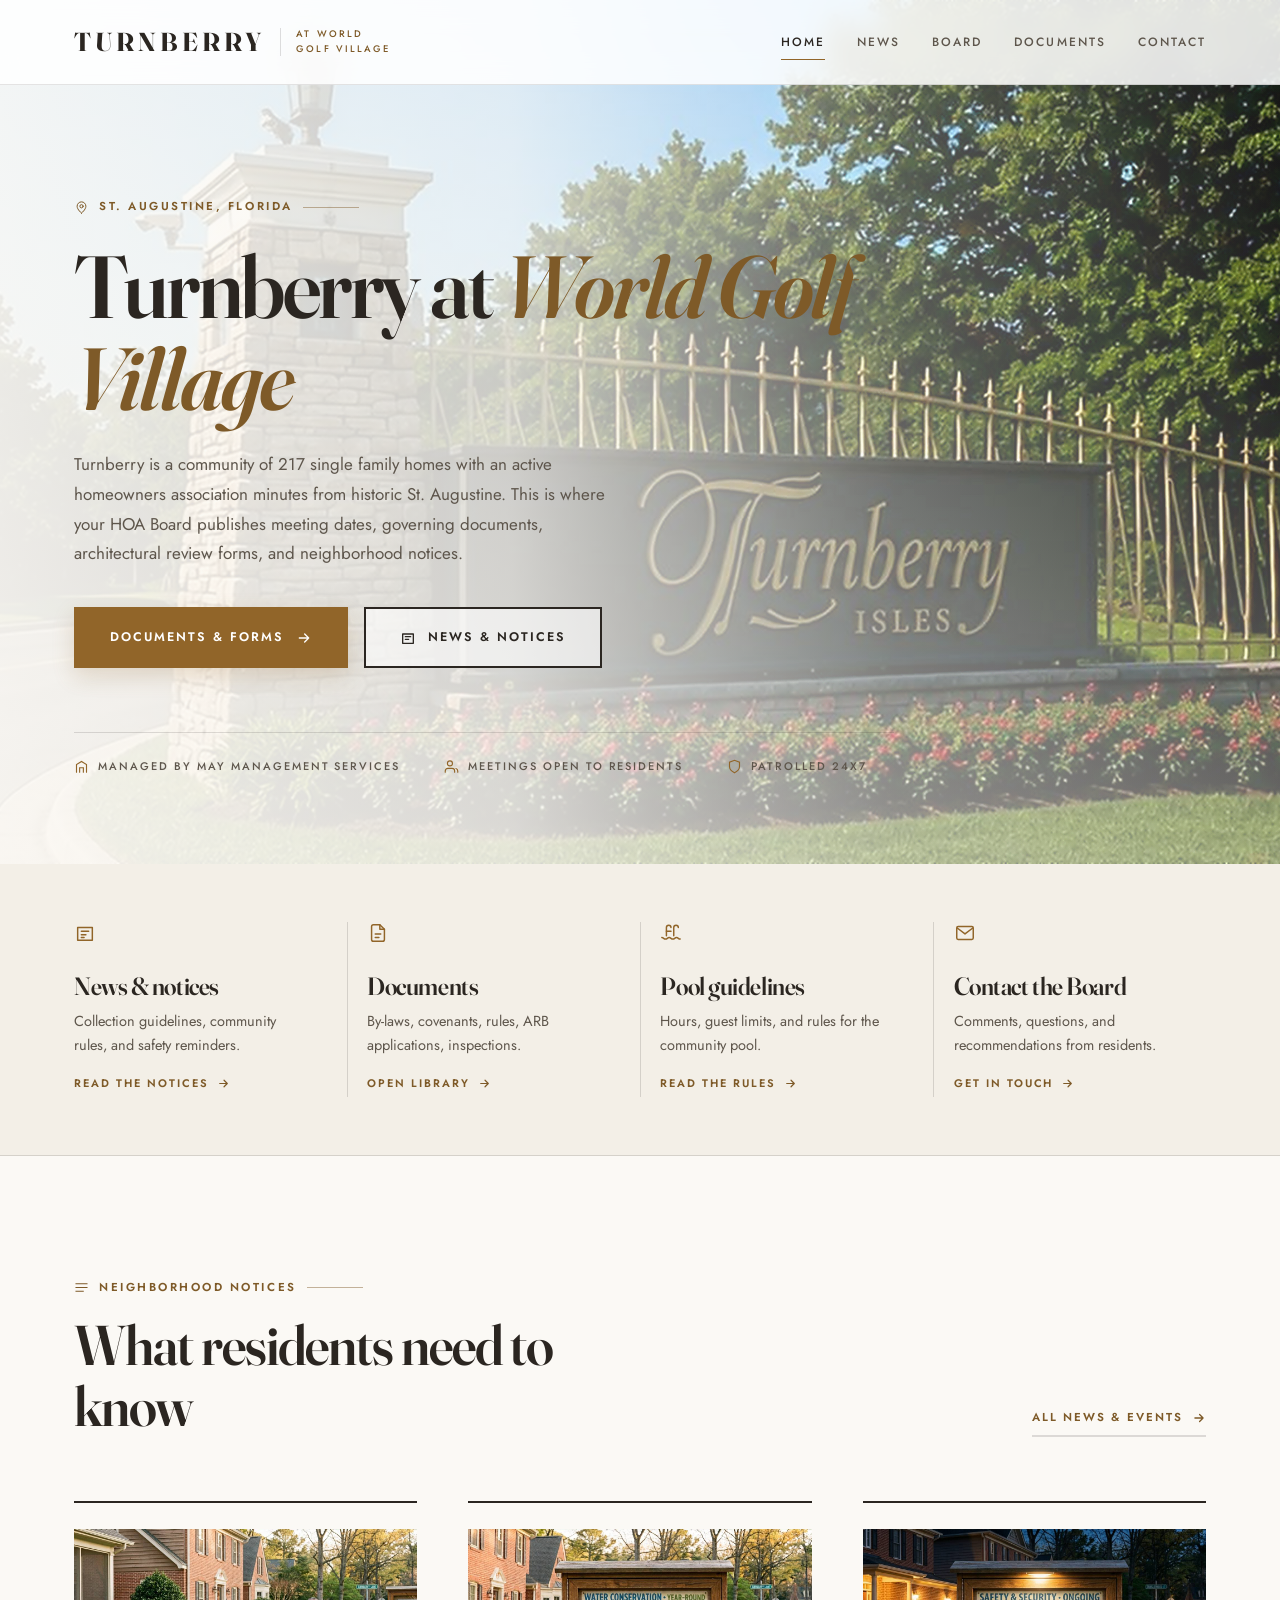
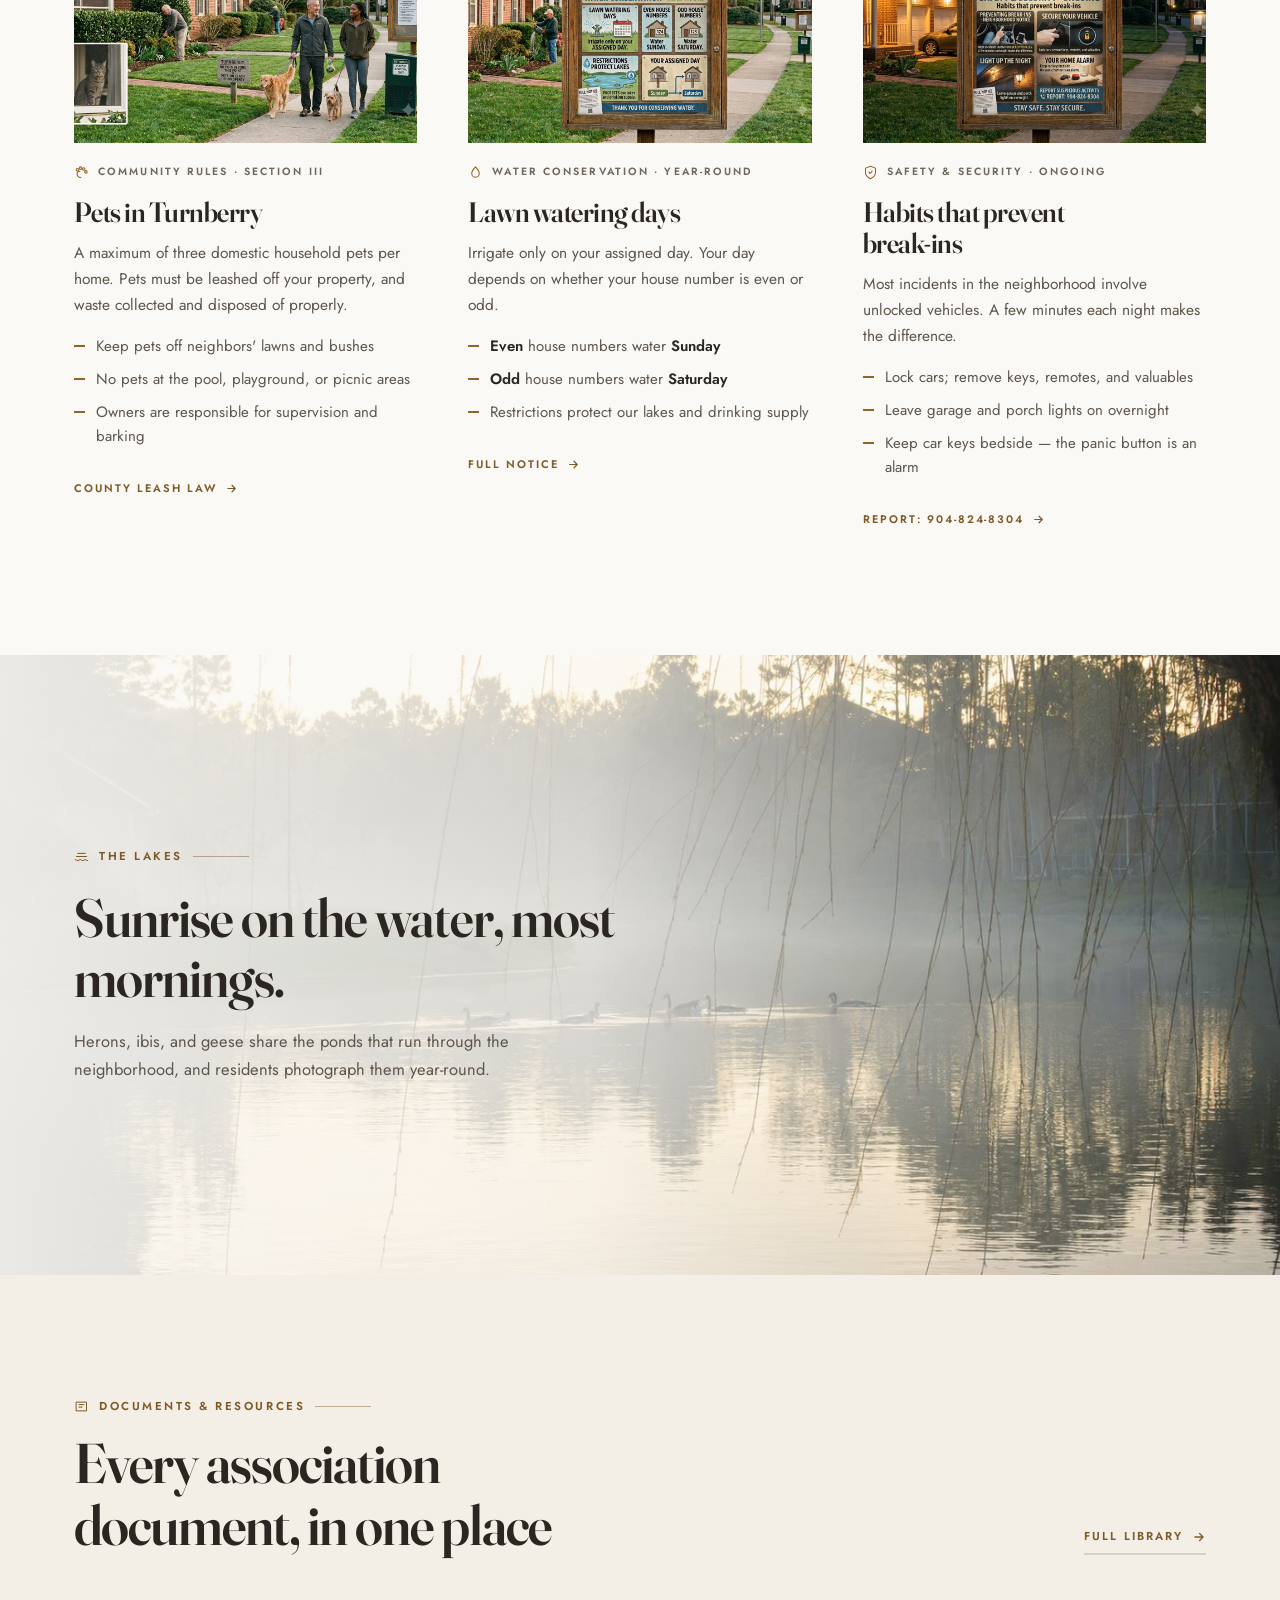
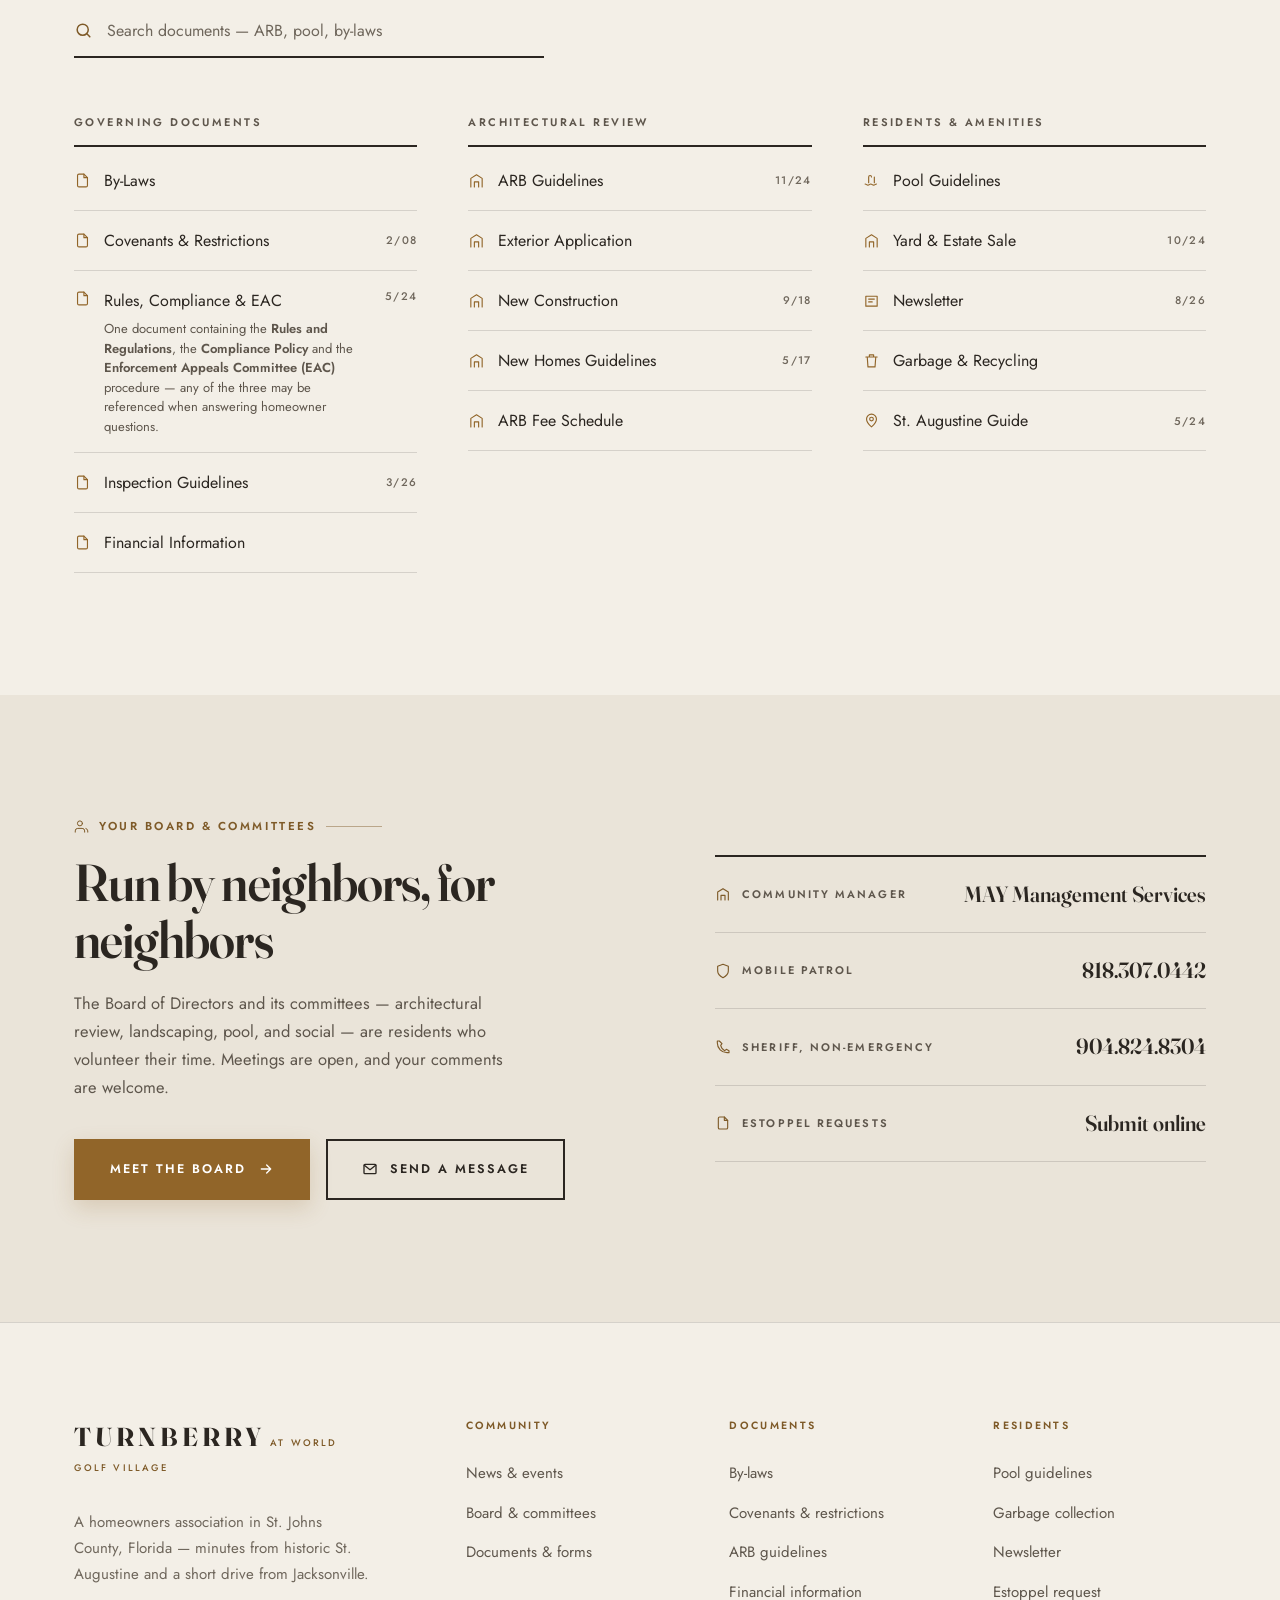
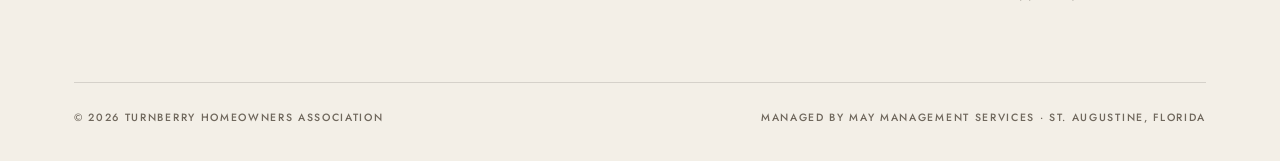
==== commit 9e4e0c67: "some changes done by sir 3" ====
--- a/index.html
+++ b/index.html
@@ -10,12 +10,12 @@
   <link
     href="https://fonts.googleapis.com/css2?family=Fraunces:opsz,wght@9..144,500;9..144,600;9..144,700&family=Jost:wght@400;500;600&display=swap"
     rel="stylesheet">
-  <link rel="stylesheet" href="assets/css/site.css">
+  <link rel="stylesheet" href="assets/css/site.css?v=3">
 </head>
 
 <body>
 
-  <!-- ============ header ============ -->
+  <!--  header  -->
   <header class="head" id="head">
     <div class="wrap">
       <a class="brand" href="#top">
@@ -28,14 +28,14 @@
         <a href="news-events.html">News</a>
         <a href="board-committees.html">Board</a>
         <a href="index.html#documents">Documents</a>
-        <a href="index.html#gallery">Gallery</a>
+        <!-- GALLERY HIDDEN: <a href="index.html#gallery" class="is-hidden">Gallery</a> -->
         <a href="contact-us.html">Contact</a>
       </nav>
       <button class="burger" id="burger" aria-expanded="false" aria-controls="nav">Menu</button>
     </div>
   </header>
 
-  <!-- ============ hero ============ -->
+  <!--  hero  -->
   <section class="hero" id="top">
     <div class="wrap">
       <div class="hero-inner rise">
@@ -83,7 +83,7 @@
     </div>
   </section>
 
-  <!-- ============ quick access ============ -->
+  <!--  quick access  -->
   <section class="quick">
     <div class="wrap">
       <a class="qitem rise" href="news-events.html">
@@ -134,7 +134,7 @@
     </div>
   </section>
 
-  <!-- ============ notices ============ -->
+  <!--  notices  -->
   <section class="section" id="notices">
     <div class="wrap">
       <div class="sec-head rise">
@@ -226,7 +226,7 @@
     </div>
   </section>
 
-  <!-- ============ photo interstitial ============ -->
+  <!--  photo interstitial  -->
   <section class="plate plate--mist on-dark">
     <div class="wrap">
       <div class="plate-in rise">
@@ -238,21 +238,22 @@
           The lakes
         </span>
         <h2>Sunrise on the water, most mornings.</h2>
-        <p>Herons, ibis, and geese share the ponds that run through the neighborhood. Residents photograph them
-          year-round — the gallery is theirs.</p>
-        <div class="cta-row">
+        <p>Herons, ibis, and geese share the ponds that run through the neighborhood, and residents photograph them
+          year-round.</p>
+        <!-- GALLERY HIDDEN: promo button preserved below -->
+        <template id="gallery-cta-hidden"><div class="cta-row is-hidden">
           <a class="btn btn--light" href="#gallery">
             See the gallery
             <svg viewBox="0 0 24 24">
               <path d="M5 12h14M13 6l6 6-6 6" />
             </svg>
           </a>
-        </div>
-      </div>
-    </div>
-  </section>
-
-  <!-- ============ documents ============ -->
+        </div></template>
+      </div>
+    </div>
+  </section>
+
+  <!--  documents  -->
   <section class="section docs" id="documents">
     <div class="wrap">
       <div class="sec-head rise">
@@ -351,8 +352,12 @@
     </div>
   </section>
 
-  <!-- ============ gallery ============ -->
-  <section class="section gallery on-dark" id="gallery">
+  <!--  gallery  -->
+  <!-- GALLERY HIDDEN. The whole section is preserved inside this template so
+       nothing is lost. It is not rendered and its images are not downloaded.
+       To restore: delete the template tags below and remove is-hidden. -->
+  <template id="gallery-section-hidden">
+    <section class="section gallery on-dark is-hidden" id="gallery">
     <div class="wrap">
       <div class="sec-head rise">
         <div>
@@ -411,8 +416,9 @@
       </div>
     </div>
   </section>
-
-  <!-- ============ board + contact ============ -->
+  </template>
+
+  <!--  board + contact  -->
   <section class="section band" id="reach">
     <div class="wrap">
       <div class="band-grid">
@@ -477,7 +483,7 @@
     </div>
   </section>
 
-  <!-- ============ footer ============ -->
+  <!--  footer  -->
   <footer class="foot">
     <div class="wrap">
       <div class="foot-grid">
@@ -495,7 +501,7 @@
           <a href="news-events.html">News &amp; events</a>
           <a href="board-committees.html">Board &amp; committees</a>
           <a href="index.html#documents">Documents &amp; forms</a>
-          <a href="#gallery">Photo gallery</a>
+          <!-- GALLERY HIDDEN: <a href="#gallery" class="is-hidden">Photo gallery</a> -->
         </div>
         <div>
           <h4>Documents</h4>
@@ -519,7 +525,7 @@
     </div>
   </footer>
 
-  <script src="assets/js/site.js"></script>
+  <script src="assets/js/site.js?v=3"></script>
 </body>
 
 </html>
--- a/assets/css/site.css
+++ b/assets/css/site.css
@@ -67,9 +67,23 @@
 /* ================= header ================= */
 .head{
   position:fixed;inset:0 0 auto 0;z-index:80;
-  transition:background .35s,border-color .35s;border-bottom:1px solid transparent;
-}
-.head.solid{background:rgba(255,255,255,.92);backdrop-filter:blur(16px);border-bottom-color:var(--line);box-shadow:0 1px 24px rgba(43,38,33,.06)}
+  /* Always carries a light background so the wordmark and nav stay readable
+     over photography. It simply deepens on scroll. */
+  background:rgba(255,255,255,.86);
+  backdrop-filter:blur(14px);-webkit-backdrop-filter:blur(14px);
+  border-bottom:1px solid var(--line-dk);
+  transition:background .35s,border-color .35s,box-shadow .35s;
+}
+.head.solid{
+  background:rgba(255,255,255,.96);
+  backdrop-filter:blur(18px);-webkit-backdrop-filter:blur(18px);
+  border-bottom-color:var(--line);box-shadow:0 1px 24px rgba(43,38,33,.07);
+}
+/* nav sits on white, so darken it for full legibility */
+.nav a{color:var(--txt)}
+.nav a.on{color:var(--bronze-dk)}
+.nav a.on::after{transform:scaleX(1)}
+.brand .word{color:var(--ink)}
 .head .wrap{display:flex;align-items:center;gap:24px;min-height:84px}
 
 .brand{display:flex;align-items:center;gap:15px;text-decoration:none;margin-right:auto;color:var(--ink)}
@@ -336,7 +350,7 @@
   .head{background:rgba(255,255,255,.94);backdrop-filter:blur(16px);border-bottom-color:var(--line)}
   .notice-grid,.doc-cols,.band-grid{grid-template-columns:1fr}
   .notice-grid{gap:44px}
-  .hero{min-height:auto}
+  .hero{min-height:auto;background-image:url('../img/hero-turnberry-entrance-sm.jpg')}
   .hero .wrap{padding-block:168px 62px}
   /* narrow viewports: text spans the full width, so the wash must too */
   .hero::before,.page-head--photo::before,.plate::before{
@@ -1035,3 +1049,13 @@
 }
 .pickup .curb svg{width:15px;height:15px;stroke:var(--bronze);fill:none;stroke-width:1.8;stroke-linecap:round;stroke-linejoin:round;flex:none}
 @media (max-width:640px){.pickup{grid-template-columns:1fr}}
+
+
+/* =========================================================
+   TEMPORARILY HIDDEN
+   The gallery is hidden at the board's request. Nothing has been
+   deleted — remove the .is-hidden class from the gallery nav links,
+   the homepage gallery section and the "See the gallery" button to
+   bring it all back, and delete the noindex tag in gallery.html.
+   ========================================================= */
+.is-hidden{display:none !important}
